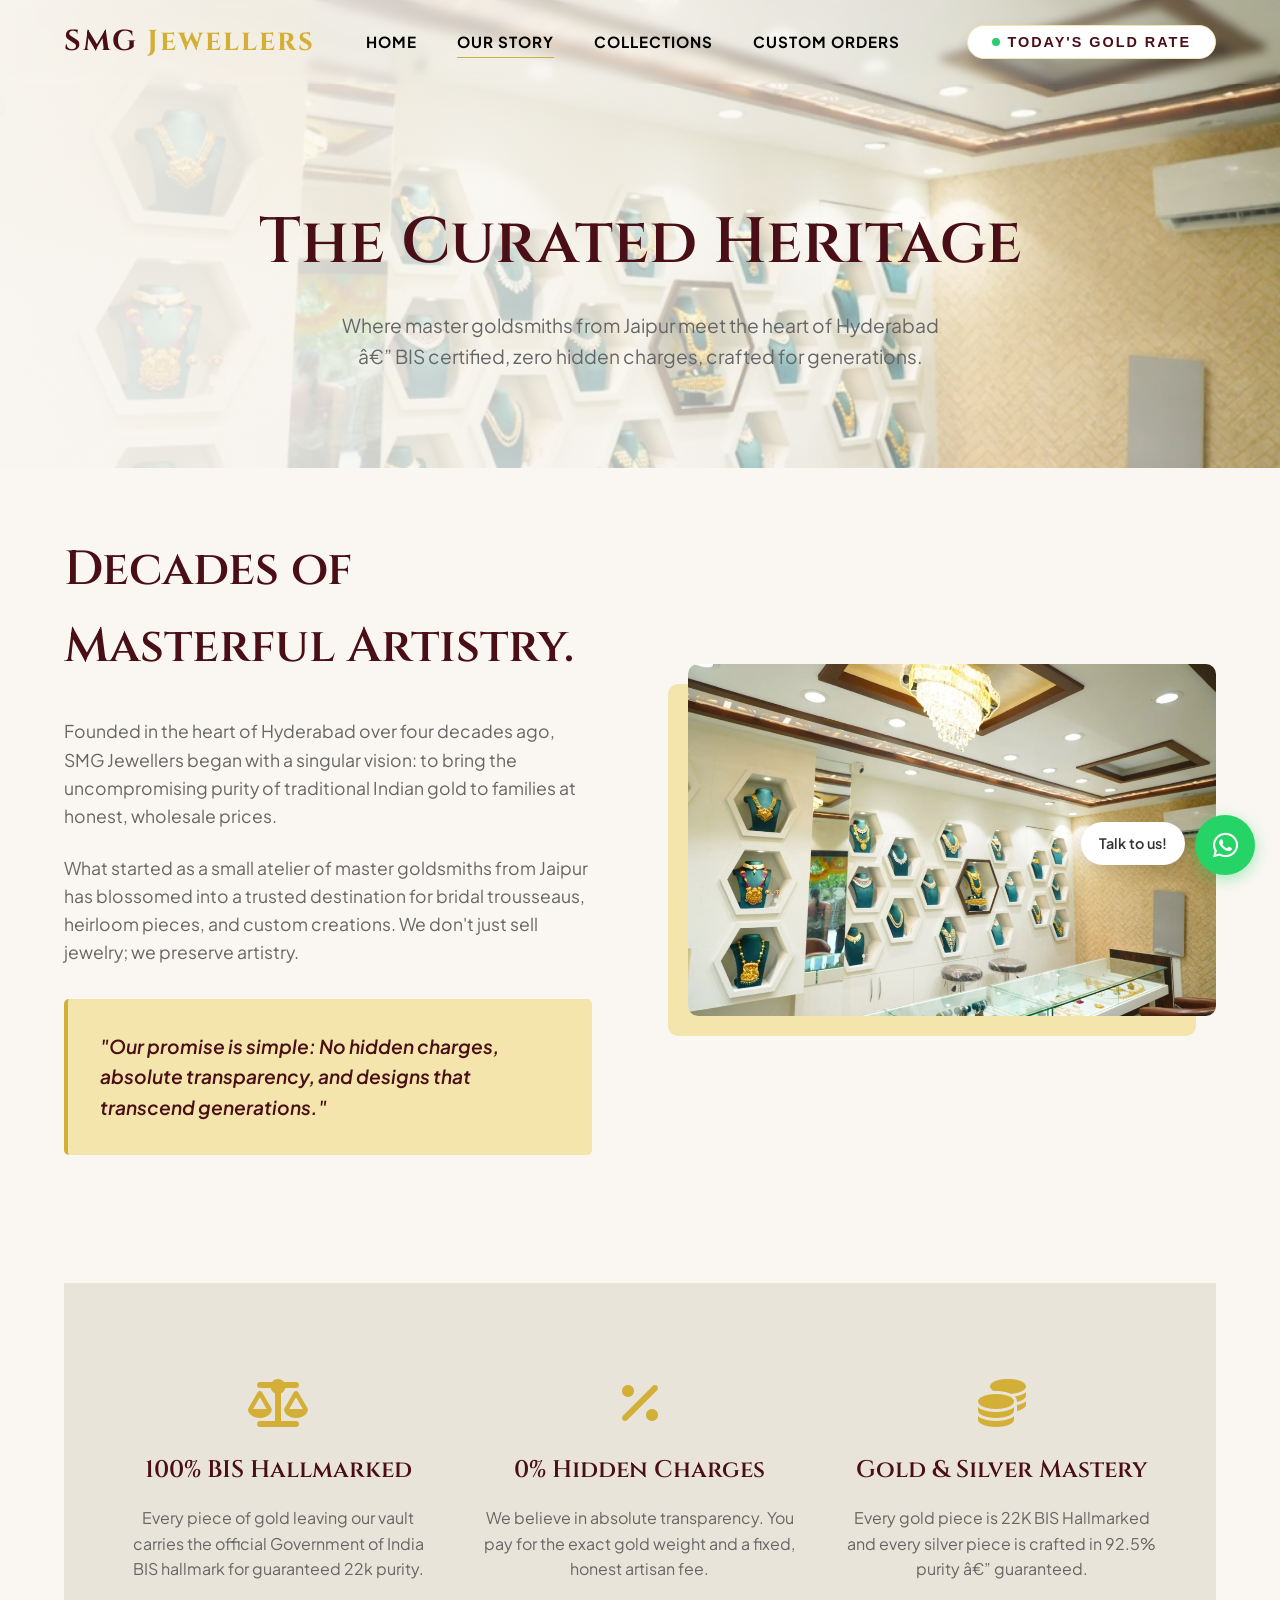
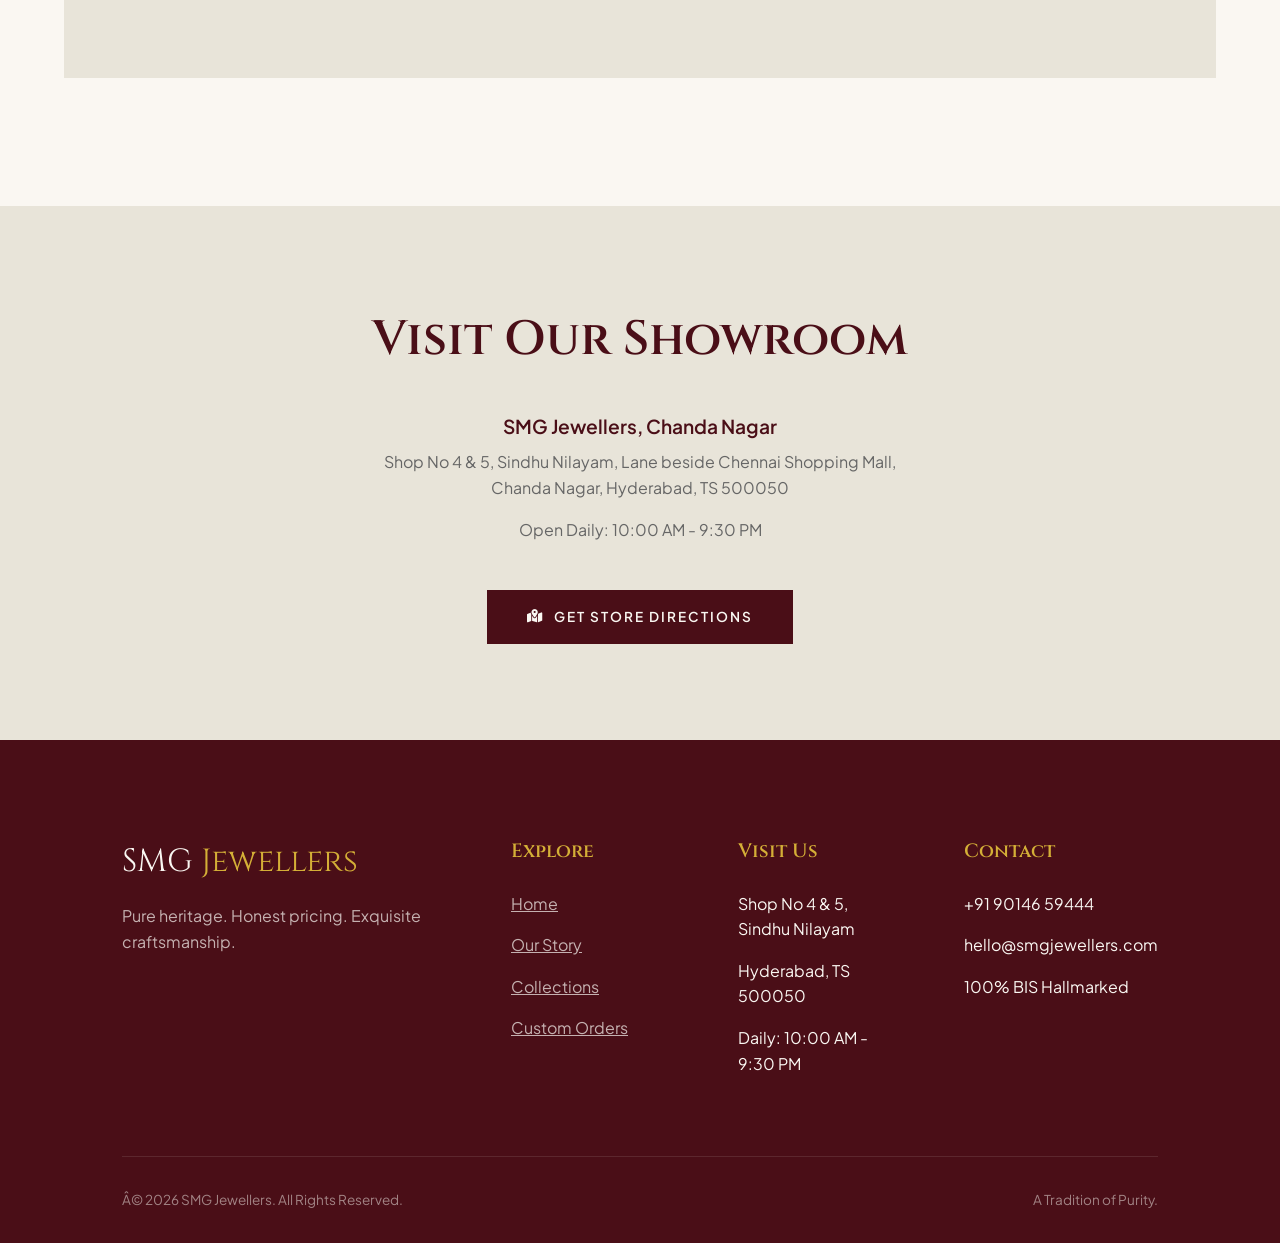
==== about.html @ a0e8d6a1 "feat: add Google Ads conversion tracking (AW-18037257898) to all pages" ====
<!DOCTYPE html>

<html lang="en">

<head>
    <meta charset="utf-8" />
    <meta content="width=device-width, initial-scale=1.0" name="viewport" />
    <title>Our Story | SMG Jewellers</title>
    <link href="https://cdnjs.cloudflare.com/ajax/libs/font-awesome/6.4.0/css/all.min.css" rel="stylesheet" />
    <link href="styles.css" rel="stylesheet" />

    <!-- Google Tag Manager / GA4 Head Slot -->
    <!-- <script async src="https://www.googletagmanager.com/gtag/js?id=G-XXXXXXXXXX"></script>
    <script>
      window.dataLayer = window.dataLayer || [];
      function gtag(){dataLayer.push(arguments);}
      gtag('js', new Date());
      gtag('config', 'G-XXXXXXXXXX');
    </script> -->
    <!-- Google Tag Manager -->
    <script>(function(w,d,s,l,i){w[l]=w[l]||[];w[l].push({'gtm.start':
    new Date().getTime(),event:'gtm.js'});var f=d.getElementsByTagName(s)[0],
    j=d.createElement(s),dl=l!='dataLayer'?'&l='+l:'';j.async=true;j.src=
    'https://www.googletagmanager.com/gtm.js?id='+i+dl;f.parentNode.insertBefore(j,f);
    })(window,document,'script','dataLayer','GTM-N68W9R42');</script>
    <!-- End Google Tag Manager -->

    <!-- Google Ads Conversion Tracking -->
    <script async src="https://www.googletagmanager.com/gtag/js?id=AW-18037257898"></script>
    <script>
      window.dataLayer = window.dataLayer || [];
      function gtag(){dataLayer.push(arguments);}
      gtag('js', new Date());
      gtag('config', 'AW-18037257898');
    </script>
</head>

<body>
    <!-- Google Tag Manager (noscript) -->
    <noscript><iframe src='https://www.googletagmanager.com/ns.html?id=GTM-N68W9R42'
    height='0' width='0' style='display:none;visibility:hidden'></iframe></noscript>
    <!-- End Google Tag Manager (noscript) -->
    <!-- Header -->
    <header class="header">
        <a class="logo" href="index.html">SMG <span>Jewellers</span></a>
        <nav class="nav-links">
            <a class="nav-link" href="index.html">Home</a>
            <a class="nav-link active" href="about.html">Our Story</a>
            <a class="nav-link" href="gallery.html">Collections</a>
            <a class="nav-link text-gold" href="custom-designs.html">Custom Orders</a>
        </nav>
        <button class="btn" id="open-rates-btn" style="padding: 0.5rem 1.5rem; font-size: 0.9rem; background: #fff; border: 1px solid var(--gold-light); color: var(--maroon); border-radius: 50px; margin-left: 1rem; cursor: pointer; font-weight: 600; box-shadow: 0 4px 15px rgba(0,0,0,0.05); display: flex; align-items: center; justify-content: center; gap: 8px;"><div class="pulse" style="width: 8px; height: 8px; margin:0;"></div> Today's Gold Rate</button>
    </header>
    <!-- Page Header -->
    <section class="page-header reveal active">
        <!-- Image background for consistency with home page anmiation -->
        <img alt="Interior" class="hero-bg" src="assets/showroom_gold_real.jpg" />
        <div class="hero-overlay"></div>
        <h1>The Curated Heritage</h1>
        <p style="font-size: 1.2rem; max-width: 600px; margin: 0 auto;">Where master goldsmiths from Jaipur meet the heart of Hyderabad â€” BIS certified, zero hidden charges, crafted for generations.</p>
    </section>
    <!-- Story Content -->
    <section class="section reveal" style="padding-top: 4rem; background: var(--cream);">
        <div class="container about-grid">
            <div>
                <h2 style="font-size: 3rem; margin-bottom: 2rem;">Decades of Masterful Artistry.</h2>
                <p style="font-size: 1.1rem; color: var(--text-light); margin-bottom: 1.5rem;">Founded in the heart of
                    Hyderabad over four decades ago, SMG Jewellers began with a singular vision: to bring the
                    uncompromising purity of traditional Indian gold to families at honest, wholesale prices.</p>
                <p style="font-size: 1.1rem; color: var(--text-light); margin-bottom: 2rem;">What started as a small
                    atelier of master goldsmiths from Jaipur has blossomed into a trusted destination for bridal
                    trousseaus, heirloom pieces, and custom creations. We don't just sell jewelry; we preserve artistry.
                </p>
                <div
                    style="padding: 2rem; background: var(--gold-light); border-left: 4px solid var(--gold); border-radius: 5px;">
                    <p style="font-style: italic; font-size: 1.2rem; color: var(--maroon); font-weight: 600;">"Our
                        promise is simple: No hidden charges, absolute transparency, and designs that transcend
                        generations."</p>
                </div>
            </div>
            <div>
                <div>
                    <img alt="Inside SMG Jewellers" class="about-img" src="assets/showroom_gold_real.jpg" />
                </div>
            </div>
        </div>
    </section>
    <!-- Trust Pillars -->
    <section class="section reveal" style="padding-top: 0;">
        <div class="container">
            <div class="trust-banner">
                <div class="trust-card">
                    <i class="fa-solid fa-scale-balanced"></i>
                    <h3>100% BIS Hallmarked</h3>
                    <p style="color: var(--text-light);">Every piece of gold leaving our vault carries the official
                        Government of India BIS hallmark for guaranteed 22k purity.</p>
                </div>
                <div class="trust-card">
                    <i class="fa-solid fa-percent"></i>
                    <h3>0% Hidden Charges</h3>
                    <p style="color: var(--text-light);">We believe in absolute transparency. You pay for the exact gold
                        weight and a fixed, honest artisan fee.</p>
                </div>
                <div class="trust-card">
                    <i class="fa-solid fa-coins"></i>
                    <h3>Gold &amp; Silver Mastery</h3>
                    <p style="color: var(--text-light);">Every gold piece is 22K BIS Hallmarked and every silver piece
                        is crafted in 92.5% purity â€” guaranteed.</p>
                </div>
            </div>
        </div>
    </section>

    <section class="section" id="store-location" style="background: var(--cream-dark); padding: 6rem 0;">
        <div class="container" style="text-align: center;">
            <h2 style="font-size: 3rem; margin-bottom: 2rem;">Visit Our Showroom</h2>
            <div style="max-width: 600px; margin: 0 auto 3rem;">
                <p style="font-size: 1.2rem; color: var(--maroon); font-weight: 600; margin-bottom: 0.5rem;">SMG
                    Jewellers, Chanda Nagar</p>
                <p style="color: var(--text-light);">Shop No 4 &amp; 5, Sindhu Nilayam, Lane beside Chennai Shopping
                    Mall,<br />Chanda Nagar, Hyderabad, TS 500050</p>
                <p style="color: var(--text-light); margin-top: 1rem;">Open Daily: 10:00 AM - 9:30 PM</p>
            </div><a class="btn btn-primary"
                href="https://www.google.com/maps/dir//SMG+Jewellers,+Sindhu+Nilayam,+Shop+No.+4+%26+5,+Lane+beside+Chennai+Shopping+Mall,+Behind+Canara+Bank,+Gangaram,+Chanda+Nagar,+Hyderabad,+TS+500050"
                target="_blank"><i class="fa-solid fa-map-location-dot" style="margin-right: 10px;"></i> Get Store
                Directions</a>
        </div>
    </section>

    <!-- Footer (Same as index) -->
    <footer class="footer">
        <div class="container">
            <div class="footer-grid">
                <div>
                    <a class="footer-logo" href="#">SMG <span>Jewellers</span></a>
                    <p style="color: rgba(250, 247, 242, 0.7); margin-top: 1rem;">Pure heritage. Honest pricing.
                        Exquisite craftsmanship.</p>
                </div>
                <div>
                    <h4 class="footer-title">Explore</h4>
                    <ul class="footer-links">
                        <li><a href="index.html">Home</a></li>
                        <li><a href="about.html">Our Story</a></li>
                        <li><a href="gallery.html">Collections</a></li>
                        <li><a href="custom-designs.html">Custom Orders</a></li>
                    </ul>
                </div>
                <div>
                    <h4 class="footer-title">Visit Us</h4>
                    <ul class="footer-links">
                        <li>Shop No 4 &amp; 5, Sindhu Nilayam</li>
                        <li>Hyderabad, TS 500050</li>
                        <li>Daily: 10:00 AM - 9:30 PM</li>
                    </ul>
                </div>
                <div>
                    <h4 class="footer-title">Contact</h4>
                    <ul class="footer-links">
                        <li>+91 90146 59444</li>
                        <li>hello@smgjewellers.com</li>
                        <li>100% BIS Hallmarked</li>
                    </ul>
                </div>
            </div>
            <div class="footer-bottom">
                <p>Â© 2026 SMG Jewellers. All Rights Reserved.</p>
                <p>A Tradition of Purity.</p>
            </div>
        </div>
    </footer>
    <div class="wa-tooltip">Talk to us!</div>
    <a class="whatsapp-float" href="https://wa.me/919014659444" target="_blank" title="Chat on WhatsApp"><i
            class="fa-brands fa-whatsapp"></i></a>
    <script src="script.js"></script>

<!-- Rate Modal -->
<div id="rate-modal" class="modal-overlay">
    <div class="modal-content">
        <button id="close-rate-modal" class="close-btn">&times;</button>
        <div class="modal-header">
            <h3>Today's Live Rates</h3>
            <p style="font-size: 0.9rem; color: var(--text-light);">Market rates updated live from Hyderabad</p>
        </div>
        <div class="modal-body">
            <div class="rate-item gold-rate-box">
                <div class="metal-info">
                    <span class="metal-name">Pure Gold (24KT)</span>
                    <span class="metal-label">Price per 1g</span>
                </div>
                <span class="metal-price" id="modal-gold24">Fetching...</span>
            </div>
            <div class="rate-item gold-rate-box" style="background: var(--gold); color: #fff;">
                <div class="metal-info">
                    <span class="metal-name" style="color: rgba(255,255,255,0.8);">Standard Gold (22KT)</span>
                    <span class="metal-label" style="color: #fff;">Price per 1g</span>
                </div>
                <span class="metal-price" id="modal-gold22" style="color: #fff;">Fetching...</span>
            </div>
            <div class="rate-item gold-rate-box" style="background: #fffbe6;">
                <div class="metal-info">
                    <span class="metal-name">Light Gold (18KT)</span>
                    <span class="metal-label">Price per 1g</span>
                </div>
                <span class="metal-price" id="modal-gold18">Fetching...</span>
            </div>
            <div class="rate-item silver-rate-box">
                <div class="metal-info">
                    <span class="metal-name">Pure Silver</span>
                    <span class="metal-label">Price per 1g</span>
                </div>
                <span class="metal-price" id="modal-silver">Fetching...</span>
            </div>
            <div class="rate-item platinum-rate-box">
                <div class="metal-info">
                    <span class="metal-name">Platinum</span>
                    <span class="metal-label">Price per 1g</span>
                </div>
                <span class="metal-price" id="modal-platinum">Fetching...</span>
            </div>
        </div>
        <div class="modal-footer">
            <span id="rate-timestamp">Last updated: Just now</span>
            <div style="margin-top: 1rem;">
                <a href="https://wa.me/919014659444?text=Hi, I want to lock the current gold rate." target="_blank" class="btn btn-primary" style="width: 100%; border-radius: 50px;">Lock This Rate â†’</a>
            </div>
        </div>
    </div>
</div>
</body>

</html>
---- styles.css ----
@import url('https://fonts.googleapis.com/css2?family=Cinzel:wght@400;600;700&family=Plus+Jakarta+Sans:wght@300;400;500;600&display=swap');

:root {
    --maroon: #4A0E17;
    --maroon-dark: #2D080E;
    --gold: #D4AF37;
    --gold-light: #F3E5AB;
    --cream: #FAF7F2;
    --cream-dark: #E8E4D9;
    --text-dark: #1A1A1A;
    --text-light: #666666;

    --font-heading: 'Cinzel', serif;
    --font-body: 'Plus Jakarta Sans', sans-serif;

    --transition: all 0.6s cubic-bezier(0.16, 1, 0.3, 1);
}

* {
    margin: 0;
    padding: 0;
    box-sizing: border-box;
}

body {
    font-family: var(--font-body);
    background-color: var(--cream);
    color: var(--text-dark);
    line-height: 1.6;
    overflow-x: hidden;
    opacity: 0;
    /* for page load animation */
    animation: fadeIn 1s ease forwards;
}

@keyframes fadeIn {
    to {
        opacity: 1;
    }
}

/* Typography */
h1,
h2,
h3,
h4,
.heading {
    font-family: var(--font-heading);
    color: var(--maroon);
    font-weight: 600;
}

.text-gold {
    color: var(--gold);
}

.text-cream {
    color: var(--cream);
}

/* Utilities */
.container {
    max-width: 1440px;
    margin: 0 auto;
    padding: 0 5%;
}

.section {
    padding: 8rem 0;
}

/* Reveal Animations */
.reveal {
    opacity: 0;
    transform: translateY(40px);
    transition: var(--transition);
}

.reveal.active {
    opacity: 1;
    transform: translateY(0);
}

/* Header */
.header {
    position: fixed;
    top: 0;
    left: 0;
    width: 100%;
    z-index: 100;
    padding: 1.2rem 5%;
    display: flex;
    justify-content: space-between;
    align-items: center;
    transition: var(--transition);
    background: transparent;
    backdrop-filter: blur(5px);
}

.header.scrolled {
    background: rgba(250, 247, 242, 0.95);
    backdrop-filter: blur(10px);
    box-shadow: 0 4px 30px rgba(0, 0, 0, 0.05);
    padding: 1rem 5%;
}

.logo {
    font-family: var(--font-heading);
    font-size: 1.8rem;
    font-weight: 700;
    color: var(--maroon);
    text-decoration: none;
    letter-spacing: 2px;
}

.logo span {
    color: var(--gold);
}

.nav-links {
    display: flex;
    gap: 2.5rem;
    align-items: center;
}

/* Live Rate Ticker */
.rate-ticker {
    background: var(--maroon-dark);
    color: var(--gold);
    padding: 0.5rem 0;
    font-size: 0.8rem;
    font-weight: 600;
    text-transform: uppercase;
    letter-spacing: 1.5px;
    overflow: hidden;
    position: relative;
    z-index: 101;
    border-bottom: 1px solid rgba(212, 175, 55, 0.2);
}

.ticker-content {
    display: flex;
    gap: 6rem;
    white-space: nowrap;
    animation: ticker 40s linear infinite;
    width: fit-content;
    padding-left: 2rem;
}

@keyframes ticker {
    0% { transform: translateX(0); }
    100% { transform: translateX(-50%); }
}

.ticker-item {
    display: flex;
    align-items: center;
    gap: 0.5rem;
}

.nav-link {
    text-decoration: none;
    color: #000;
    font-weight: 700;
    font-size: 0.95rem;
    text-transform: uppercase;
    letter-spacing: 1px;
    position: relative;
    transition: var(--transition);
}

.nav-link::after {
    content: '';
    position: absolute;
    bottom: -4px;
    left: 0;
    width: 0;
    height: 1px;
    background: var(--gold);
    transition: var(--transition);
}

.nav-link:hover::after,
.nav-link.active::after {
    width: 100%;
}

.live-rate {
    display: flex;
    align-items: center;
    gap: 1.5rem;
    font-size: 0.85rem;
    text-transform: uppercase;
    letter-spacing: 1px;
    font-weight: 600;
    color: var(--gold);
    background: rgba(74, 14, 23, 0.85);
    backdrop-filter: blur(10px);
    -webkit-backdrop-filter: blur(10px);
    border: 1px solid rgba(212, 175, 55, 0.3);
    padding: 0.6rem 1.5rem;
    border-radius: 30px;
    box-shadow: 0 4px 20px rgba(0, 0, 0, 0.15);
}

.rate-item {
    display: flex;
    align-items: center;
    gap: 0.5rem;
    white-space: nowrap;
}

.pulse {
    width: 8px;
    height: 8px;
    background: #2ecc71;
    border-radius: 50%;
    animation: pulsing 2s infinite;
}

.pulse.silver-pulse {
    background: #E0E0E0;
    box-shadow: 0 0 10px #E0E0E0;
}

@keyframes pulsing {
    0% {
        box-shadow: 0 0 0 0 rgba(74, 14, 23, 0.4);
    }

    70% {
        box-shadow: 0 0 0 8px rgba(74, 14, 23, 0);
    }

    100% {
        box-shadow: 0 0 0 0 rgba(74, 14, 23, 0);
    }
}

/* Buttons */
.btn {
    display: inline-flex;
    align-items: center;
    justify-content: center;
    padding: 1rem 2.5rem;
    text-decoration: none;
    font-weight: 600;
    text-transform: uppercase;
    letter-spacing: 2px;
    font-size: 0.85rem;
    transition: var(--transition);
    border: none;
    cursor: pointer;
    position: relative;
    overflow: hidden;
}

.btn-primary {
    background: var(--maroon);
    color: var(--cream);
}

.btn-primary::before {
    content: '';
    position: absolute;
    top: 0;
    left: -100%;
    width: 100%;
    height: 100%;
    background: linear-gradient(90deg, transparent, rgba(255, 255, 255, 0.2), transparent);
    transition: var(--transition);
}

.btn-primary:hover::before {
    left: 100%;
}

.btn-primary:hover {
    transform: translateY(-3px);
    box-shadow: 0 10px 20px rgba(74, 14, 23, 0.2);
}

.btn-outline {
    border: 1px solid var(--maroon);
    color: var(--maroon);
    background: transparent;
}

.btn-outline:hover {
    background: var(--maroon);
    color: var(--cream);
}

/* Floating WhatsApp */
.whatsapp-float {
    position: fixed;
    bottom: 2rem;
    right: 2rem;
    width: 60px;
    height: 60px;
    background: #25D366;
    color: white;
    border-radius: 50%;
    display: flex;
    align-items: center;
    justify-content: center;
    font-size: 30px;
    box-shadow: 0 10px 30px rgba(37, 211, 102, 0.3);
    z-index: 1000;
    transition: var(--transition);
    text-decoration: none;
}

.whatsapp-float:hover {
    transform: translateY(-5px) scale(1.05);
    box-shadow: 0 15px 35px rgba(37, 211, 102, 0.4);
}

/* Footer */
.footer {
    background: var(--maroon);
    color: var(--cream);
    padding: 6rem 5% 2rem;
}

.footer-grid {
    display: grid;
    grid-template-columns: 2fr 1fr 1fr 1fr;
    gap: 4rem;
    margin-bottom: 4rem;
}

.footer-logo {
    font-family: var(--font-heading);
    font-size: 2rem;
    color: var(--cream);
    text-decoration: none;
    margin-bottom: 1rem;
    display: block;
}

.footer-logo span {
    color: var(--gold);
}

.footer-title {
    color: var(--gold);
    font-size: 1.2rem;
    margin-bottom: 1.5rem;
}

.footer-links {
    list-style: none;
}

.footer-links li {
    margin-bottom: 1rem;
}

.footer-links a {
    color: rgba(250, 247, 242, 0.7);
    transition: var(--transition);
}

.footer-links a:hover {
    color: var(--gold);
    padding-left: 5px;
}

.footer-bottom {
    border-top: 1px solid rgba(250, 247, 242, 0.1);
    padding-top: 2rem;
    display: flex;
    justify-content: space-between;
    align-items: center;
    font-size: 0.85rem;
    color: rgba(250, 247, 242, 0.5);
}

/* ------------------------
   HOMEPAGE SPECIFICS
------------------------ */
.hero {
    height: 100vh;
    position: relative;
    display: flex;
    align-items: center;
    padding: 0 5%;
}

.hero-bg {
    position: absolute;
    top: 0;
    left: 0;
    width: 100%;
    height: 100%;
    object-fit: cover;
    z-index: -2;
}

.hero-overlay {
    position: absolute;
    top: 0;
    left: 0;
    width: 100%;
    height: 100%;
    background: linear-gradient(to right, rgba(250, 247, 242, 0.95) 0%, rgba(250, 247, 242, 0.7) 50%, rgba(250, 247, 242, 0.1) 100%);
    z-index: -1;
}

.hero-content {
    max-width: 600px;
    padding-top: 6rem;
}

.hero-subtitle {
    text-transform: uppercase;
    letter-spacing: 4px;
    color: var(--gold);
    font-weight: 600;
    font-size: 0.9rem;
    margin-bottom: 1rem;
    display: block;
}

.hero-title {
    font-size: 5rem;
    line-height: 1.1;
    margin-bottom: 1.5rem;
}

.hero-text {
    font-size: 1.1rem;
    color: var(--text-light);
    margin-bottom: 2.5rem;
    max-width: 480px;
}

/* Savings Card */
.savings-section {
    background: var(--maroon);
    color: var(--cream);
    position: relative;
}

.savings-container {
    display: grid;
    grid-template-columns: 1fr 1fr;
    background: var(--cream);
    border-radius: 20px;
    overflow: hidden;
    box-shadow: 0 30px 60px rgba(0, 0, 0, 0.2);
    color: var(--text-dark);
}

.savings-content {
    padding: 5rem;
    display: flex;
    flex-direction: column;
    justify-content: center;
}

.savings-form-wrapper {
    background: var(--gold-light);
    padding: 5rem;
    display: flex;
    flex-direction: column;
    justify-content: center;
}

.feature-list {
    list-style: none;
    margin-top: 2rem;
}

.feature-list li {
    display: flex;
    align-items: center;
    gap: 1rem;
    margin-bottom: 1.5rem;
    font-size: 1.1rem;
    font-weight: 500;
}

.feature-list i {
    color: var(--gold);
    font-size: 1.5rem;
}

.form-input {
    width: 100%;
    padding: 1.2rem;
    border: 1px solid rgba(74, 14, 23, 0.1);
    background: rgba(255, 255, 255, 0.5);
    margin-bottom: 1rem;
    font-family: var(--font-body);
    font-size: 1rem;
    border-radius: 5px;
    transition: var(--transition);
}

.form-input:focus {
    outline: none;
    border-color: var(--maroon);
    background: #fff;
}

/* Testimonials */
.reviews-grid {
    display: grid;
    grid-template-columns: repeat(3, 1fr);
    gap: 3rem;
    margin-top: 4rem;
}

.review-card {
    background: var(--gold-light);
    padding: 3rem;
    border-radius: 10px;
    box-shadow: 0 10px 30px rgba(0, 0, 0, 0.03);
    transition: var(--transition);
    border: 1px solid var(--cream-dark);
}

.review-card:hover {
    transform: translateY(-10px);
    box-shadow: 0 20px 40px rgba(74, 14, 23, 0.08);
    border-color: var(--gold);
}

.stars {
    color: var(--gold);
    font-size: 1.2rem;
    margin-bottom: 1.5rem;
}

.review-text {
    font-size: 1.1rem;
    font-style: italic;
    color: var(--text-light);
    margin-bottom: 2rem;
}

.reviewer {
    font-weight: 700;
    text-transform: uppercase;
    letter-spacing: 1px;
    font-size: 0.85rem;
    color: var(--maroon);
}

/* ------------------------
   GALLERY MASONRY
------------------------ */
.page-header {
    position: relative;
    padding: 12rem 5% 6rem;
    text-align: center;
}

.page-header h1 {
    color: var(--maroon);
    font-size: 4rem;
    margin-bottom: 1rem;
    position: relative;
    z-index: 2;
}

.page-header p {
    position: relative;
    z-index: 2;
    color: var(--text-light);
}

.masonry {
    column-count: 3;
    column-gap: 2rem;
    padding: 4rem 5%;
}

.masonry-item {
    break-inside: avoid;
    margin-bottom: 2rem;
    position: relative;
    border-radius: 10px;
    overflow: hidden;
    cursor: pointer;
}

.masonry-item img {
    width: 100%;
    transition: var(--transition);
}

.masonry-hover {
    position: absolute;
    top: 0;
    left: 0;
    width: 100%;
    height: 100%;
    background: rgba(74, 14, 23, 0.8);
    display: flex;
    flex-direction: column;
    justify-content: center;
    align-items: center;
    opacity: 0;
    transition: var(--transition);
    color: #fff;
    padding: 2rem;
    text-align: center;
}

.masonry-item:hover img {
    transform: scale(1.05);
}

.masonry-item:hover .masonry-hover {
    opacity: 1;
}

.item-name {
    font-family: var(--font-heading);
    font-size: 1.5rem;
    margin-bottom: 1rem;
    color: var(--gold);
}

.inquire-btn {
    color: #fff;
    border: 1px solid var(--gold);
    padding: 0.8rem 1.5rem;
    text-transform: uppercase;
    font-size: 0.8rem;
    letter-spacing: 1px;
    border-radius: 30px;
    transition: var(--transition);
}

.inquire-btn:hover {
    background: var(--gold);
    color: var(--maroon);
}

/* ------------------------
   ABOUT US
------------------------ */
.about-grid {
    display: grid;
    grid-template-columns: 1fr 1fr;
    gap: 6rem;
    align-items: center;
}

.about-img {
    width: 100%;
    border-radius: 10px;
    box-shadow: -20px 20px 0 var(--gold-light);
}

.trust-banner {
    background: var(--cream-dark);
    padding: 6rem 5%;
    display: grid;
    grid-template-columns: repeat(3, 1fr);
    gap: 3rem;
    text-align: center;
}

.trust-card i {
    font-size: 3rem;
    color: var(--gold);
    margin-bottom: 1.5rem;
}

.trust-card h3 {
    font-size: 1.5rem;
    margin-bottom: 1rem;
    color: var(--maroon);
}

/* ------------------------
   CUSTOM DESIGNS (SPOKE)
------------------------ */
.spoke-nav {
    display: none !important;
    /* STRICT CRO RULE */
}

.split-hero {
    position: relative;
    min-height: 100vh;
    display: flex;
    flex-direction: column;
    justify-content: center;
    padding: 8rem 5% 4rem;
    text-align: center;
}

.split-hero h1 {
    color: var(--maroon);
    font-size: 5rem;
    margin-bottom: 1.5rem;
    max-width: 1000px;
    margin-left: auto;
    margin-right: auto;
}

.split-hero p {
    font-size: 1.2rem;
    color: var(--text-light);
    max-width: 700px;
    margin: 0 auto 4rem;
}

.comparison-ui {
    display: grid;
    grid-template-columns: 1fr 1fr;
    max-width: 1200px;
    margin: 0 auto;
    border-radius: 20px;
    overflow: hidden;
    box-shadow: 0 40px 80px rgba(0, 0, 0, 0.4);
}

.comp-card {
    padding: 4rem;
    position: relative;
}

.comp-brand {
    background: #fff;
    color: var(--text-dark);
}

.comp-custom {
    background: var(--gold-light);
    color: var(--maroon);
}

.comp-tag {
    font-family: var(--font-heading);
    text-transform: uppercase;
    letter-spacing: 2px;
    font-weight: 700;
    margin-bottom: 2rem;
    display: block;
}

.comp-img {
    width: 100%;
    height: 300px;
    object-fit: cover;
    border-radius: 10px;
    margin-bottom: 2rem;
}

.comp-price-old {
    font-size: 2rem;
    color: #999;
    text-decoration: line-through;
}

.comp-price-new {
    font-family: var(--font-heading);
    font-size: 3.5rem;
    color: var(--maroon);
}

.massive-btn {
    display: inline-flex;
    align-items: center;
    gap: 1rem;
    background: #25D366;
    color: #fff;
    font-size: 1.5rem;
    padding: 1.5rem 4rem;
    border-radius: 50px;
    text-decoration: none;
    font-weight: 700;
    letter-spacing: 1px;
    margin-top: -3rem;
    /* pull up over the comparison UI slightly */
    position: relative;
    z-index: 10;
    box-shadow: 0 20px 40px rgba(37, 211, 102, 0.4);
    animation: float 3s ease-in-out infinite;
    transition: var(--transition);
}

.massive-btn:hover {
    transform: scale(1.05);
    box-shadow: 0 30px 60px rgba(37, 211, 102, 0.6);
}

@keyframes float {
    0% {
        transform: translateY(0);
    }

    50% {
        transform: translateY(-10px);
    }

    100% {
        transform: translateY(0);
    }
}

@media (max-width: 1024px) {

    .hero-title,
    .split-hero h1 {
        font-size: 3.5rem;
    }

    .savings-container,
    .about-grid,
    .comparison-ui {
        grid-template-columns: 1fr;
    }

    .savings-content,
    .savings-form-wrapper,
    .comp-card {
        padding: 3rem;
    }

    .masonry {
        column-count: 2;
    }
}

@media (max-width: 768px) {
    .nav-links {
        display: none;
    }

    .hero-title,
    .page-header h1,
    .split-hero h1 {
        font-size: 2.5rem;
    }

    .hero-overlay {
        background: rgba(250, 247, 242, 0.9);
    }

    .reviews-grid,
    .trust-banner,
    .footer-grid {
        grid-template-columns: 1fr;
    }

    .masonry {
        column-count: 1;
    }

    .massive-btn {
        width: 90%;
        padding: 1.5rem;
        font-size: 1.1rem;
        text-align: center;
    }
}

/* ------------------------
   PRODUCT PAGE
------------------------ */
.product-hero {
    padding: 10rem 5% 4rem;
    display: grid;
    grid-template-columns: 1fr 1fr;
    gap: 4rem;
    align-items: center;
}

.product-img {
    width: 100%;
    border-radius: 20px;
    box-shadow: 0 20px 40px rgba(0, 0, 0, 0.1);
}

.product-info h1 {
    font-size: 3.5rem;
    margin-bottom: 1.5rem;
}

.product-desc {
    font-size: 1.1rem;
    color: var(--text-light);
    margin-bottom: 2rem;
    line-height: 1.8;
}

.product-specs {
    margin-bottom: 3rem;
    border-top: 1px solid rgba(74, 14, 23, 0.1);
    padding-top: 2rem;
}

.spec-row {
    display: flex;
    justify-content: space-between;
    margin-bottom: 1rem;
    font-size: 1.1rem;
}

.spec-label {
    color: var(--text-light);
}

.spec-val {
    font-weight: 700;
    color: var(--maroon);
}

.wa-btn {
    display: inline-flex;
    align-items: center;
    gap: 1rem;
    background: #25D366;
    color: #fff;
    padding: 1.2rem 3rem;
    border-radius: 50px;
    text-decoration: none;
    font-weight: 700;
    font-size: 1.1rem;
    transition: var(--transition);
    box-shadow: 0 10px 20px rgba(37, 211, 102, 0.2);
}

.wa-btn:hover {
    transform: translateY(-3px);
    box-shadow: 0 15px 30px rgba(37, 211, 102, 0.4);
}

@media (max-width: 900px) {
    .product-hero {
        grid-template-columns: 1fr;
        padding-top: 8rem;
    }
}

/* === INFINITE REVIEWS MARQUEE === */
@keyframes scrollReviews {
    0% {
        transform: translateX(0);
    }

    100% {
        transform: translateX(-50%);
    }
}

.review-card-fixed {
    min-width: 320px;
    flex-shrink: 0;
}

/* === WHATSAPP FLOATING BUTTON + TOOLTIP === */
.whatsapp-float {
    position: fixed;
    bottom: 25px;
    right: 25px;
    width: 60px;
    height: 60px;
    background: #25D366;
    border-radius: 50%;
    display: flex;
    align-items: center;
    justify-content: center;
    color: white;
    font-size: 1.8rem;
    z-index: 9999;
    text-decoration: none;
    box-shadow: 0 4px 15px rgba(37, 211, 102, 0.4);
    transition: transform 0.3s, box-shadow 0.3s;
}

.whatsapp-float:hover {
    transform: scale(1.1);
    box-shadow: 0 6px 25px rgba(37, 211, 102, 0.5);
}

.wa-tooltip {
    position: fixed;
    bottom: 35px;
    right: 95px;
    background: white;
    color: #333;
    padding: 10px 18px;
    border-radius: 25px;
    font-size: 0.9rem;
    font-weight: 600;
    box-shadow: 0 4px 15px rgba(0, 0, 0, 0.12);
    z-index: 9998;
    opacity: 0;
    transform: translateX(20px);
    animation: tooltipSlideIn 0.5s ease 3s forwards;
    white-space: nowrap;
    font-family: var(--font-body);
}

.wa-tooltip::after {
    content: '';
    position: absolute;
    right: -6px;
    top: 50%;
    transform: translateY(-50%);
    border: 6px solid transparent;
    border-left-color: white;
}

@keyframes tooltipSlideIn {
    to {
        opacity: 1;
        transform: translateX(0);
    }
}
/* --- UI RATE MODAL --- */
.modal-overlay {
    position: fixed;
    top: 0; left: 0; width: 100%; height: 100%;
    background: rgba(74, 14, 23, 0.15);
    backdrop-filter: blur(12px);
    -webkit-backdrop-filter: blur(12px);
    z-index: 9999;
    display: flex;
    align-items: center;
    justify-content: center;
    opacity: 0;
    pointer-events: none;
    transition: all 0.4s cubic-bezier(0.16, 1, 0.3, 1);
}

.modal-overlay.active {
    opacity: 1;
    pointer-events: auto;
}

.modal-content {
    background: rgba(255, 255, 255, 0.92);
    width: 92%;
    max-width: 420px;
    max-height: 90vh;
    overflow-y: auto;
    border-radius: 16px;
    box-shadow: 0 40px 100px rgba(74, 14, 23, 0.2);
    border: 1px solid rgba(255, 255, 255, 0.3);
    overflow: hidden;
    transform: translateY(30px) scale(0.95);
    transition: all 0.5s cubic-bezier(0.16, 1, 0.3, 1);
}

.modal-overlay.active .modal-content {
    transform: translateY(0) scale(1);
    overflow-y: auto;
}

.modal-header {
    padding: 1.2rem 1.5rem;
    text-align: center;
    border-bottom: 1px solid rgba(74, 14, 23, 0.05);
    position: relative;
}

.modal-header h3 {
    font-size: 1.3rem;
    letter-spacing: 2px;
}

.close-btn {
    position: absolute;
    top: 1rem;
    right: 1.5rem;
    font-size: 2rem;
    color: var(--maroon);
    opacity: 0.5;
    transition: var(--transition);
    background: transparent;
    border: none;
    cursor: pointer;
}

.close-btn:hover {
    opacity: 1;
    transform: rotate(90deg);
}

/* --- Custom Notification System (Toast) --- */
.smg-notification-container {
    position: fixed;
    top: 20px;
    left: 50%;
    transform: translateX(-50%);
    z-index: 10000;
    pointer-events: none;
    display: flex;
    flex-direction: column;
    align-items: center;
    gap: 10px;
}

.smg-toast {
    background: #1a1a1a;
    color: #fff;
    padding: 1rem 2rem;
    border-radius: 50px;
    box-shadow: 0 10px 30px rgba(0,0,0,0.3);
    border: 1px solid var(--gold);
    display: flex;
    align-items: center;
    gap: 12px;
    font-weight: 500;
    animation: toastSlideIn 0.5s cubic-bezier(0.175, 0.885, 0.32, 1.275) forwards,
               toastFadeOut 0.5s ease 4.5s forwards;
    pointer-events: auto;
    min-width: 300px;
}

.smg-toast.error {
    border-color: #ff4d4d;
}

.smg-toast.error i {
    color: #ff4d4d;
}

.smg-toast.success i {
    color: var(--gold);
}

@keyframes toastSlideIn {
    from { opacity: 0; transform: translateY(-100%); }
    to { opacity: 1; transform: translateY(0); }
}

@keyframes toastFadeOut {
    from { opacity: 1; transform: translateY(0); }
    to { opacity: 0; transform: translateY(-20px); }
}

.modal-body {
    padding: 1rem 1.2rem;
    display: flex;
    flex-direction: column;
    gap: 0.6rem;
}

.rate-item {
    display: flex;
    justify-content: space-between;
    align-items: center;
    padding: 0.8rem 1.2rem;
    border-radius: 10px;
    font-weight: 600;
    transition: transform 0.3s;
}

.rate-item:hover {
    transform: translateX(5px);
}

.gold-rate-box {
    background: linear-gradient(135deg, var(--gold-light), #fff);
    border: 1px solid rgba(212, 175, 55, 0.2);
}

.silver-rate-box, .platinum-rate-box {
    background: #fff;
    border: 1px solid rgba(0,0,0,0.05);
}

.metal-info {
    display: flex;
    flex-direction: column;
}

.metal-name {
    font-family: var(--font-heading);
    font-size: 1rem;
    color: var(--maroon);
    font-weight: 600;
}

.metal-label {
    font-size: 0.7rem;
    text-transform: uppercase;
    letter-spacing: 1px;
    color: var(--text-light);
    margin-top: 0.1rem;
}

.metal-price {
    font-size: 1.1rem;
    font-family: var(--font-heading);
    color: var(--maroon);
}

.modal-footer {
    padding: 1rem 1.5rem;
    background: rgba(74, 14, 23, 0.03);
    text-align: center;
    font-size: 0.8rem;
    color: var(--text-light);
    border-top: 1px solid rgba(74, 14, 23, 0.05);
}

/* ==========================================
   MOBILE FIRST - Comprehensive Mobile Fixes
   ========================================== */
@media (max-width: 768px) {

    /* Header shrinks on mobile */
    .header {
        padding: 0.8rem 5%;
    }

    /* Rate button smaller on mobile */
    #open-rates-btn {
        padding: 0.4rem 0.9rem !important;
        font-size: 0.75rem !important;
        letter-spacing: 0;
    }

    /* Logo smaller on mobile */
    .logo {
        font-size: 1.3rem;
    }

    /* Modal full-width on mobile */
    .modal-content {
        width: 95%;
        max-height: 88vh;
        overflow-y: auto;
        border-radius: 12px;
    }

    .modal-header {
        padding: 1rem 1.2rem;
    }

    .modal-body {
        padding: 0.8rem 1rem;
        gap: 0.5rem;
    }

    .rate-item {
        padding: 0.7rem 1rem;
    }

    .metal-name {
        font-size: 0.85rem;
    }

    .metal-price {
        font-size: 0.95rem;
    }

    .modal-footer {
        padding: 0.8rem 1rem;
    }

    .modal-footer .btn {
        font-size: 0.8rem;
        padding: 0.8rem 1rem !important;
    }

    /* Hero responsive */
    .hero {
        padding: 0 4%;
        align-items: flex-end;
        padding-bottom: 4rem;
    }

    .hero-content {
        padding-top: 0;
    }

    /* Savings form stacks cleanly */
    .savings-content,
    .savings-form-wrapper {
        padding: 2rem;
    }

    /* Custom designs hero */
    .split-hero {
        padding: 6rem 5% 3rem;
    }

    .split-hero h1 {
        font-size: 2.2rem;
        line-height: 1.2;
    }

    /* Review marquee */
    .review-card-fixed {
        min-width: 260px;
    }

    /* Footer grid stacks */
    .footer {
        padding: 4rem 5% 2rem;
    }

    .footer-grid {
        gap: 2rem;
    }

    /* Section padding reduced */
    .section {
        padding: 5rem 0;
    }
}




/* Festival Banner Styles */
.festival-banner {
    background: linear-gradient(135deg, var(--maroon) 0%, #4a0000 100%);
    color: var(--gold);
    padding: 10px 0;
    text-align: center;
    font-size: 0.9rem;
    z-index: 1001;
    position: relative;
    border-bottom: 1px solid var(--gold-light);
}

.btn-festival {
    background: var(--gold);
    color: var(--maroon);
    padding: 6px 16px;
    border-radius: 20px;
    font-weight: bold;
    text-decoration: none;
    font-size: 0.8rem;
    transition: transform 0.2s, background 0.3s;
    text-transform: uppercase;
    letter-spacing: 1px;
}

.btn-festival:hover {
    transform: scale(1.05);
    background: #fff;
}
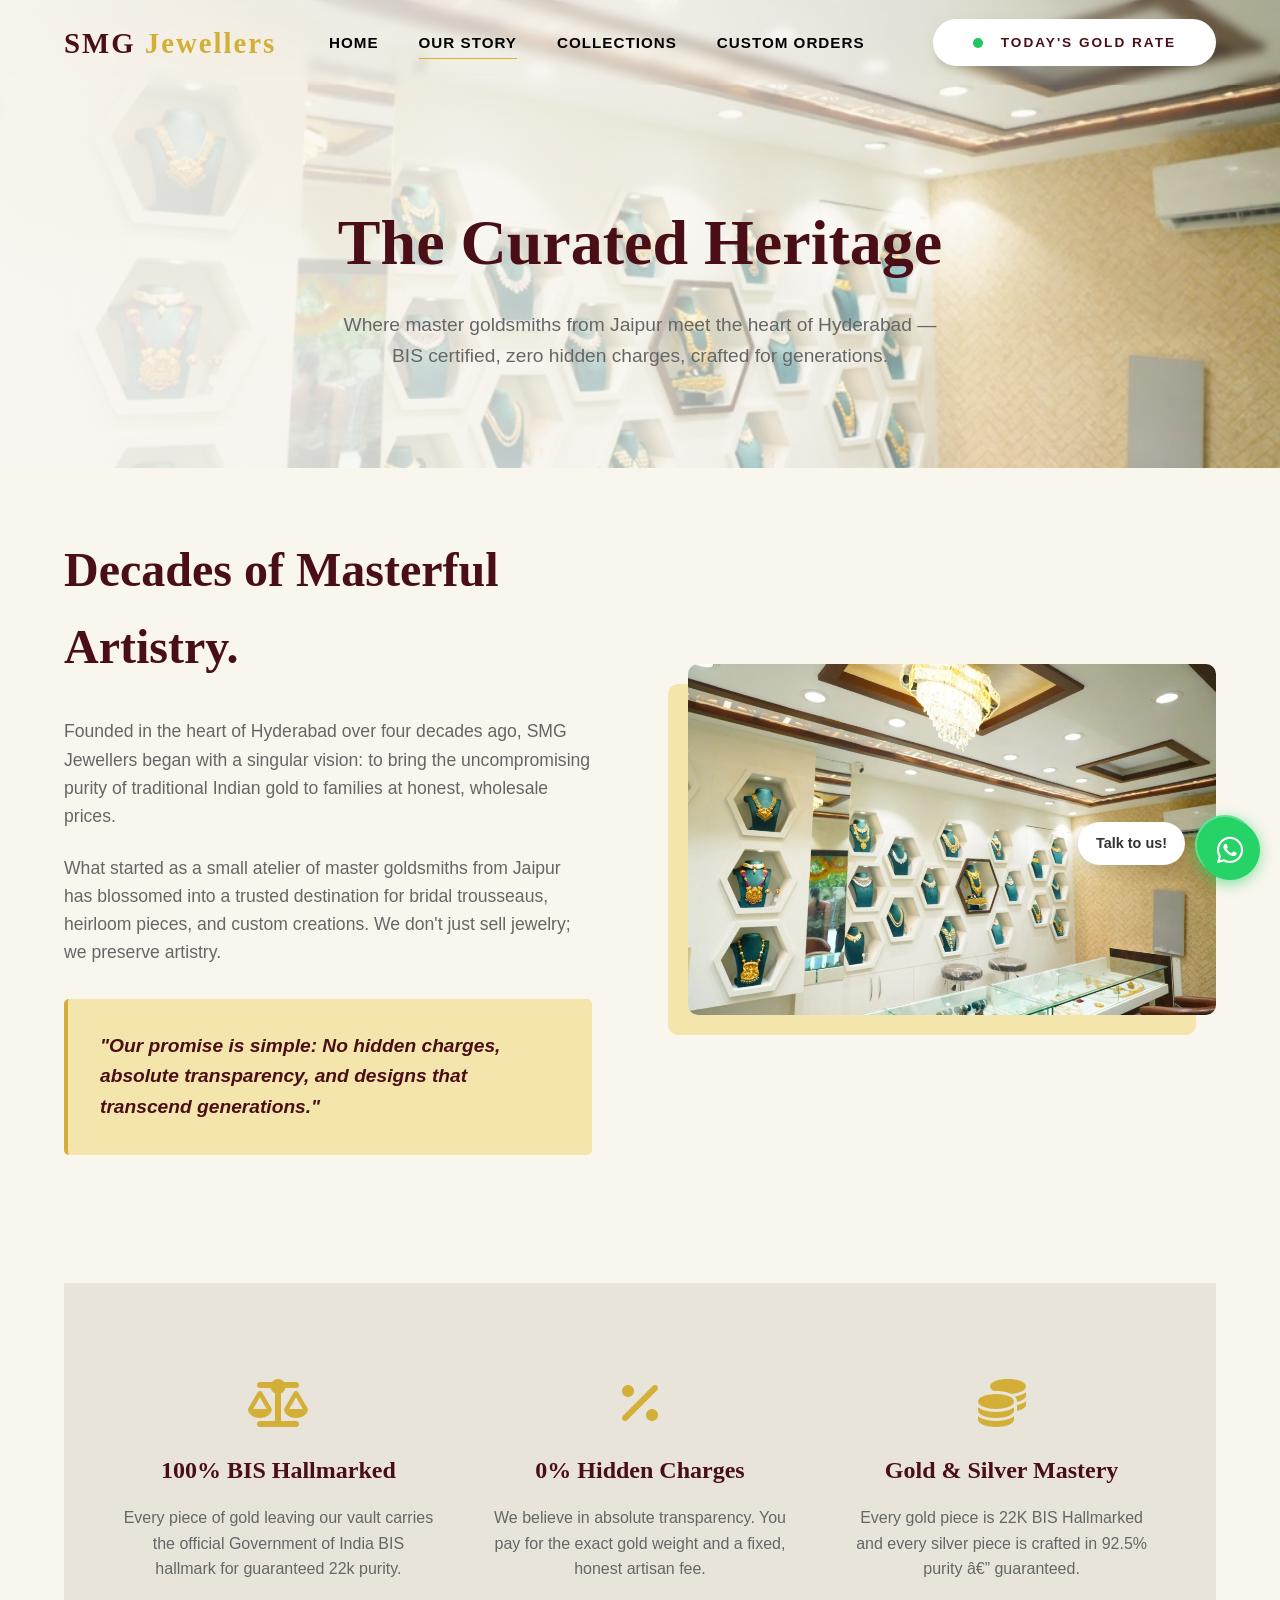
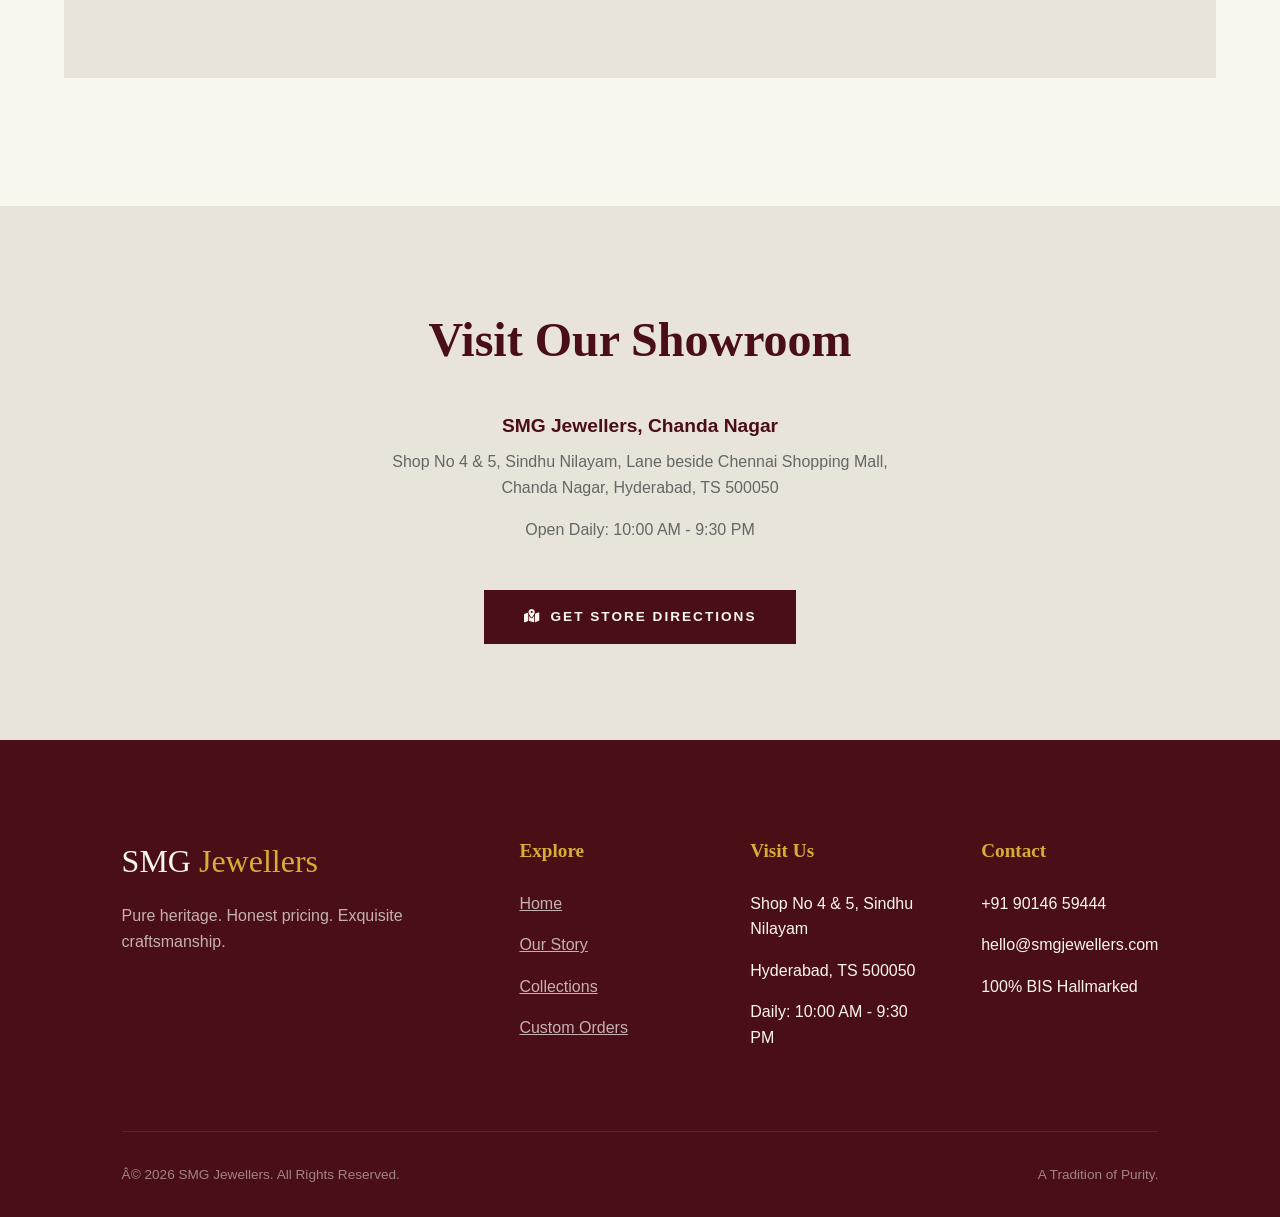
==== commit 388bf2df: "Final visual refinements: Reverted hero blur to premium gradients and enlarged mobile WhatsApp icons" ====
--- a/about.html
+++ b/about.html
@@ -4,7 +4,7 @@
 
 <head>
     <meta charset="utf-8" />
-    <meta content="width=device-width, initial-scale=1.0" name="viewport" />
+    <meta name="viewport" content="width=device-width, initial-scale=1.0, maximum-scale=1.0, user-scalable=0" />
     <title>Our Story | SMG Jewellers</title>
     <link href="https://cdnjs.cloudflare.com/ajax/libs/font-awesome/6.4.0/css/all.min.css" rel="stylesheet" />
     <link href="styles.css" rel="stylesheet" />
@@ -49,15 +49,32 @@
             <a class="nav-link" href="gallery.html">Collections</a>
             <a class="nav-link text-gold" href="custom-designs.html">Custom Orders</a>
         </nav>
-        <button class="btn" id="open-rates-btn" style="padding: 0.5rem 1.5rem; font-size: 0.9rem; background: #fff; border: 1px solid var(--gold-light); color: var(--maroon); border-radius: 50px; margin-left: 1rem; cursor: pointer; font-weight: 600; box-shadow: 0 4px 15px rgba(0,0,0,0.05); display: flex; align-items: center; justify-content: center; gap: 8px;"><div class="pulse" style="width: 8px; height: 8px; margin:0;"></div> Today's Gold Rate</button>
-    </header>
+        <button class="btn live-rate" id="open-rates-btn"><div class="pulse"></div> Today's Gold Rate</button>
+    
+    <div class="mobile-menu-toggle" id="mobile-menu-toggle">
+        <i class="fa-solid fa-bars"></i>
+    </div>
+</header>
+<div class="mobile-nav-overlay" id="mobile-nav-overlay">
+    <div class="mobile-nav-header">
+        <a class="logo" href="index.html">SMG<span>JEWELLERS</span></a>
+        <button class="close-menu-btn" id="close-menu-btn"><i class="fa-solid fa-xmark"></i></button>
+    </div>
+    <div class="mobile-nav-body">
+        <a href="index.html">Home</a>
+        <a href="about.html">Our Story</a>
+        <a href="gallery.html">Collections</a>
+        <a href="custom-designs.html">Custom Designs</a>
+    </div>
+</div>
+
     <!-- Page Header -->
     <section class="page-header reveal active">
         <!-- Image background for consistency with home page anmiation -->
         <img alt="Interior" class="hero-bg" src="assets/showroom_gold_real.jpg" />
         <div class="hero-overlay"></div>
         <h1>The Curated Heritage</h1>
-        <p style="font-size: 1.2rem; max-width: 600px; margin: 0 auto;">Where master goldsmiths from Jaipur meet the heart of Hyderabad â€” BIS certified, zero hidden charges, crafted for generations.</p>
+        <p style="font-size: 1.2rem; max-width: 600px; margin: 0 auto;">Where master goldsmiths from Jaipur meet the heart of Hyderabad — BIS certified, zero hidden charges, crafted for generations.</p>
     </section>
     <!-- Story Content -->
     <section class="section reveal" style="padding-top: 4rem; background: var(--cream);">
@@ -80,14 +97,14 @@
             </div>
             <div>
                 <div>
-                    <img alt="Inside SMG Jewellers" class="about-img" src="assets/showroom_gold_real.jpg" />
+                    <img loading="lazy" alt="Inside SMG Jewellers" class="about-img" src="assets/showroom_gold_real.jpg" />
                 </div>
             </div>
         </div>
     </section>
     <!-- Trust Pillars -->
     <section class="section reveal" style="padding-top: 0;">
-        <div class="container">
+        <div class="container reveal">
             <div class="trust-banner">
                 <div class="trust-card">
                     <i class="fa-solid fa-scale-balanced"></i>
@@ -111,8 +128,8 @@
         </div>
     </section>
 
-    <section class="section" id="store-location" style="background: var(--cream-dark); padding: 6rem 0;">
-        <div class="container" style="text-align: center;">
+    <section class="section reveal" id="store-location" style="background: var(--cream-dark); padding: 6rem 0;">
+        <div class="container reveal" style="text-align: center;">
             <h2 style="font-size: 3rem; margin-bottom: 2rem;">Visit Our Showroom</h2>
             <div style="max-width: 600px; margin: 0 auto 3rem;">
                 <p style="font-size: 1.2rem; color: var(--maroon); font-weight: 600; margin-bottom: 0.5rem;">SMG
@@ -129,7 +146,7 @@
 
     <!-- Footer (Same as index) -->
     <footer class="footer">
-        <div class="container">
+        <div class="container reveal">
             <div class="footer-grid">
                 <div>
                     <a class="footer-logo" href="#">SMG <span>Jewellers</span></a>
@@ -221,13 +238,74 @@
         <div class="modal-footer">
             <span id="rate-timestamp">Last updated: Just now</span>
             <div style="margin-top: 1rem;">
-                <a href="https://wa.me/919014659444?text=Hi, I want to lock the current gold rate." target="_blank" class="btn btn-primary" style="width: 100%; border-radius: 50px;">Lock This Rate â†’</a>
+                <a href="https://wa.me/919014659444?text=Hi, I want to lock the current gold rate." target="_blank" class="btn btn-whatsapp" style="width: 100%; border-radius: 50px; display: flex; justify-content: center; align-items: center; gap: 8px; position: relative; z-index: 10000;"><i class="fa-brands fa-whatsapp" style="font-size: 1.2rem;"></i> Lock This Rate on WhatsApp</a>
             </div>
         </div>
     </div>
 </div>
+
+<script>
+document.addEventListener('DOMContentLoaded', () => {
+    const mobileMenuToggle = document.getElementById('mobile-menu-toggle');
+    const mobileNavOverlay = document.getElementById('mobile-nav-overlay');
+    const closeMenuBtn = document.getElementById('close-menu-btn');
+
+    if(mobileMenuToggle && mobileNavOverlay && closeMenuBtn) {
+        mobileMenuToggle.addEventListener('click', () => {
+            mobileNavOverlay.classList.add('active');
+            document.body.style.overflow = 'hidden';
+        });
+
+        closeMenuBtn.addEventListener('click', () => {
+            mobileNavOverlay.classList.remove('active');
+            document.body.style.overflow = '';
+        });
+    }
+});
+</script>
+
+<!-- WhatsApp Float Button -->
+<a href="https://wa.me/919014659444?text=Hi, I have an inquiry about SMG Jewellers." target="_blank" class="wa-float" style="position: fixed; bottom: 20px; right: 20px; background: #25D366; color: white; width: 60px; height: 60px; border-radius: 50%; display: flex; justify-content: center; align-items: center; font-size: 30px; box-shadow: 0 4px 15px rgba(37, 211, 102, 0.4); z-index: 9999; text-decoration: none; transition: transform 0.3s ease;">
+    <i class="fa-brands fa-whatsapp"></i>
+</a>
+
+<!-- Mobile Sticky Nav -->
+<nav class="mobile-sticky-nav">
+    <a href="index.html" class="nav-item" id="nav-home">
+        <i class="fa-solid fa-house"></i>
+        <span>Home</span>
+    </a>
+    <a href="gallery.html" class="nav-item" id="nav-collections">
+        <i class="fa-solid fa-gem"></i>
+        <span>Collections</span>
+    </a>
+    <a href="custom-designs.html" class="nav-item" id="nav-custom">
+        <i class="fa-solid fa-wand-magic-sparkles"></i>
+        <span>Custom</span>
+    </a>
+    <a href="https://wa.me/919014659444" class="nav-item" target="_blank">
+        <i class="fa-brands fa-whatsapp"></i>
+        <span>Chat</span>
+    </a>
+</nav>
+<script>
+    // Highlight active nav item
+    document.addEventListener("DOMContentLoaded", () => {
+        const path = window.location.pathname;
+        if(path.includes('gallery') || path.includes('product')) {
+            document.getElementById('nav-collections')?.classList.add('active');
+        } else if(path.includes('custom')) {
+            document.getElementById('nav-custom')?.classList.add('active');
+        } else {
+            document.getElementById('nav-home')?.classList.add('active');
+        }
+    });
+</script>
+
 </body>
 
+
+
 </html>
 
 
--- a/styles.css
+++ b/styles.css
@@ -1,3 +1,15 @@
+/* Mobile Normalization */
+html, body {
+    overflow-x: hidden;
+    width: 100%;
+    -webkit-text-size-adjust: 100%;
+    -webkit-tap-highlight-color: transparent;
+}
+
+input, textarea, select {
+    font-size: 16px !important;
+}
+
 @import url('https://fonts.googleapis.com/css2?family=Cinzel:wght@400;600;700&family=Plus+Jakarta+Sans:wght@300;400;500;600&display=swap');
 
 :root {
@@ -5,7 +17,7 @@
     --maroon-dark: #2D080E;
     --gold: #D4AF37;
     --gold-light: #F3E5AB;
-    --cream: #FAF7F2;
+    --cream: #F9F6EE;
     --cream-dark: #E8E4D9;
     --text-dark: #1A1A1A;
     --text-light: #666666;
@@ -79,6 +91,29 @@
 .reveal.active {
     opacity: 1;
     transform: translateY(0);
+}
+
+/* Gold Rate Pulse Dot */
+.pulse {
+    width: 10px !important;
+    height: 10px !important;
+    background-color: #22c55e !important;
+    border-radius: 50% !important;
+    display: inline-block !important;
+    box-shadow: 0 0 0 rgba(34, 197, 94, 0.4);
+    animation: dotPulse 2s infinite;
+}
+
+@keyframes dotPulse {
+    0% {
+        box-shadow: 0 0 0 0 rgba(34, 197, 94, 0.7);
+    }
+    70% {
+        box-shadow: 0 0 0 10px rgba(34, 197, 94, 0);
+    }
+    100% {
+        box-shadow: 0 0 0 0 rgba(34, 197, 94, 0);
+    }
 }
 
 /* Header */
@@ -188,19 +223,34 @@
 .live-rate {
     display: flex;
     align-items: center;
-    gap: 1.5rem;
+    gap: 0.6rem;
     font-size: 0.85rem;
     text-transform: uppercase;
     letter-spacing: 1px;
-    font-weight: 600;
-    color: var(--gold);
-    background: rgba(74, 14, 23, 0.85);
-    backdrop-filter: blur(10px);
-    -webkit-backdrop-filter: blur(10px);
-    border: 1px solid rgba(212, 175, 55, 0.3);
-    padding: 0.6rem 1.5rem;
-    border-radius: 30px;
-    box-shadow: 0 4px 20px rgba(0, 0, 0, 0.15);
+    font-weight: 700;
+    color: var(--maroon);
+    background: #fff;
+    border: 1.5px solid var(--gold-light);
+    padding: 0.6rem 1.4rem;
+    border-radius: 50px;
+    box-shadow: 0 4px 15px rgba(0, 0, 0, 0.05);
+    cursor: pointer;
+    transition: var(--transition);
+    margin-left: 1rem;
+}
+
+.live-rate:hover {
+    transform: translateY(-2px);
+    box-shadow: 0 6px 20px rgba(212, 175, 55, 0.15);
+    border-color: var(--gold);
+}
+
+@media (max-width: 768px) {
+    .live-rate {
+        padding: 0.5rem 1rem;
+        font-size: 0.75rem;
+        margin-left: 0.5rem;
+    }
 }
 
 .rate-item {
@@ -210,30 +260,135 @@
     white-space: nowrap;
 }
 
+/* Mobile Optimization Enhancements */
+@media (max-width: 768px) {
+    .container {
+        padding: 0 1.5rem !important;
+        width: 100% !important;
+        max-width: 100% !important;
+        box-sizing: border-box !important;
+    }
+
+    /* Hero Section Fixes */
+    .hero {
+        padding-top: 80px !important;
+        min-height: 70vh !important;
+    }
+    
+    .hero-overlay {
+        background: linear-gradient(to top, rgba(250, 247, 242, 0.95) 0%, rgba(250, 247, 242, 0.7) 40%, rgba(250, 247, 242, 0.3) 100%) !important;
+        backdrop-filter: none !important;
+        -webkit-backdrop-filter: none !important;
+        mask-image: none !important;
+        -webkit-mask-image: none !important;
+    }
+
+    /* Collections Grid (Premium 2-column Layout) */
+    .reviews-grid, .masonry {
+        display: grid !important;
+        grid-template-columns: repeat(2, 1fr) !important;
+        gap: 1.5rem !important;
+        padding: 0 1rem !important;
+        margin-top: 1rem !important;
+    }
+
+    .masonry-item {
+        position: relative !important;
+        height: auto !important;
+        background: none !important;
+        display: flex !important;
+        flex-direction: column !important;
+        gap: 0.5rem !important;
+    }
+
+    .masonry-item img {
+        height: 250px !important;
+        width: 100% !important;
+        object-fit: cover !important;
+        border-radius: 24px !important; /* Premium rounded corners */
+        box-shadow: 0 10px 25px rgba(0,0,0,0.1) !important;
+        margin-bottom: 0 !important;
+    }
+
+    .masonry-hover {
+        position: static !important;
+        opacity: 1 !important;
+        background: none !important;
+        padding: 0 !important;
+        text-align: center !important;
+        transform: none !important;
+        visibility: visible !important;
+    }
+
+    .item-name {
+        font-family: 'Montserrat', sans-serif !important;
+        color: var(--maroon) !important;
+        font-size: 0.95rem !important;
+        font-weight: 600 !important;
+        margin: 0.3rem 0 0 !important;
+        line-height: 1.2 !important;
+    }
+
+    .masonry-hover p {
+        display: none !important; /* Clean look, hide "View" text */
+    }
+
+    /* Journey to a Masterpiece - Centered Fix */
+    .journey-grid {
+        grid-template-columns: 1fr !important;
+        gap: 2rem !important;
+        max-width: 400px !important;
+        margin: 0 auto !important;
+        padding: 0 !important;
+        display: flex !important;
+        flex-direction: column !important;
+        align-items: center !important;
+    }
+
+    .journey-item {
+        width: 100% !important;
+        text-align: center !important;
+        display: flex !important;
+        flex-direction: column !important;
+        align-items: center !important;
+    }
+
+    .journey-item i {
+        margin: 0 auto 1.5rem !important;
+    }
+
+    /* Footer Stabilization */
+    .footer-grid {
+        grid-template-columns: 1fr !important;
+        text-align: center !important;
+        gap: 3rem !important;
+    }
+
+    .footer-section {
+        margin: 0 auto !important;
+    }
+
+    /* Fix blank footers/Visit Store */
+    #store-location {
+        padding: 4rem 1.5rem !important;
+    }
+}
+
+/* Global Pulse Dot Styles */
 .pulse {
-    width: 8px;
-    height: 8px;
-    background: #2ecc71;
+    width: 10px;
+    height: 10px;
+    background-color: #2ecc71;
     border-radius: 50%;
-    animation: pulsing 2s infinite;
-}
-
-.pulse.silver-pulse {
-    background: #E0E0E0;
-    box-shadow: 0 0 10px #E0E0E0;
-}
-
-@keyframes pulsing {
-    0% {
-        box-shadow: 0 0 0 0 rgba(74, 14, 23, 0.4);
-    }
-
-    70% {
-        box-shadow: 0 0 0 8px rgba(74, 14, 23, 0);
-    }
-
-    100% {
-        box-shadow: 0 0 0 0 rgba(74, 14, 23, 0);
+    box-shadow: 0 0 0 0 rgba(46, 204, 113, 0.7);
+    animation: dotPulse 1.5s infinite cubic-bezier(0.66, 0, 0, 1);
+    display: inline-block;
+    margin-right: 8px;
+}
+
+@keyframes dotPulse {
+    to {
+        box-shadow: 0 0 0 10px rgba(46, 204, 113, 0);
     }
 }
 
@@ -296,24 +451,36 @@
     position: fixed;
     bottom: 2rem;
     right: 2rem;
-    width: 60px;
-    height: 60px;
-    background: #25D366;
+    width: 65px;
+    height: 65px;
+    background: linear-gradient(135deg, #25D366, #128C7E);
     color: white;
     border-radius: 50%;
     display: flex;
     align-items: center;
     justify-content: center;
-    font-size: 30px;
-    box-shadow: 0 10px 30px rgba(37, 211, 102, 0.3);
+    font-size: 32px;
+    box-shadow: 0 10px 35px rgba(37, 211, 102, 0.4);
     z-index: 1000;
     transition: var(--transition);
     text-decoration: none;
+    border: 2px solid rgba(255, 255, 255, 0.3);
 }
 
 .whatsapp-float:hover {
-    transform: translateY(-5px) scale(1.05);
-    box-shadow: 0 15px 35px rgba(37, 211, 102, 0.4);
+    transform: translateY(-8px) scale(1.1);
+    box-shadow: 0 20px 45px rgba(37, 211, 102, 0.5);
+    border-color: #fff;
+}
+
+@media (max-width: 768px) {
+    .whatsapp-float {
+        bottom: 6rem; /* Avoid nav bar overlap */
+        right: 1.5rem;
+        width: 60px;
+        height: 60px;
+        font-size: 28px;
+    }
 }
 
 /* Footer */
@@ -381,7 +548,7 @@
    HOMEPAGE SPECIFICS
 ------------------------ */
 .hero {
-    height: 100vh;
+    height: 100vh; height: 100dvh;
     position: relative;
     display: flex;
     align-items: center;
@@ -578,14 +745,25 @@
     padding: 4rem 5%;
 }
 
+
 .masonry-item {
     break-inside: avoid;
     margin-bottom: 2rem;
     position: relative;
-    border-radius: 10px;
+    border-radius: 12px;
     overflow: hidden;
     cursor: pointer;
-}
+    background: #fff;
+    box-shadow: 0 4px 15px rgba(0,0,0,0.05);
+    border: 1px solid var(--gold-light);
+    transition: transform 0.3s ease, box-shadow 0.3s ease;
+}
+
+.masonry-item:hover {
+    box-shadow: 0 10px 25px rgba(0,0,0,0.1);
+    transform: translateY(-5px);
+}
+
 
 .masonry-item img {
     width: 100%;
@@ -688,7 +866,7 @@
 
 .split-hero {
     position: relative;
-    min-height: 100vh;
+    min-height: 100vh; min-height: 100dvh;
     display: flex;
     flex-direction: column;
     justify-content: center;
@@ -842,7 +1020,8 @@
     }
 
     .hero-overlay {
-        background: rgba(250, 247, 242, 0.9);
+        background: linear-gradient(to top, rgba(250, 247, 242, 0.95) 0%, rgba(250, 247, 242, 0.7) 40%, rgba(250, 247, 242, 0.3) 100%);
+        backdrop-filter: none;
     }
 
     .reviews-grid,
@@ -852,7 +1031,8 @@
     }
 
     .masonry {
-        column-count: 1;
+        column-count: 2;
+        column-gap: 15px;
     }
 
     .massive-btn {
@@ -860,6 +1040,11 @@
         padding: 1.5rem;
         font-size: 1.1rem;
         text-align: center;
+    }
+    
+    .massive-btn i {
+        font-size: 1.4rem;
+        margin-right: 8px;
     }
 }
 
@@ -1080,6 +1265,9 @@
     background: transparent;
     border: none;
     cursor: pointer;
+    z-index: 9999;
+    padding: 10px;
+    touch-action: manipulation;
 }
 
 .close-btn:hover {
@@ -1207,28 +1395,222 @@
 }
 
 /* ==========================================
-   MOBILE FIRST - Comprehensive Mobile Fixes
+   TABLET - Medium screens
+   ========================================== */
+@media (max-width: 1024px) {
+    .hero-title {
+        font-size: 3.5rem;
+    }
+
+    .split-hero h1 {
+        font-size: 3.5rem;
+    }
+
+    .page-header h1 {
+        font-size: 3rem;
+    }
+
+    .savings-container {
+        grid-template-columns: 1fr;
+    }
+
+    .comparison-ui {
+        grid-template-columns: 1fr;
+    }
+
+    .about-grid {
+        grid-template-columns: 1fr;
+        gap: 3rem;
+    }
+
+    .masonry {
+        column-count: 2;
+    }
+}
+
+/* ==========================================
+   MOBILE - Comprehensive Mobile Fixes
    ========================================== */
 @media (max-width: 768px) {
 
-    /* Header shrinks on mobile */
+    /* === HEADER & NAVIGATION === */
     .header {
         padding: 0.8rem 5%;
+    }
+
+    .logo {
+        font-size: 1.3rem;
+    }
+
+    /* Hide desktop nav links, keep header clean */
+    .nav-links {
+        display: none !important;
     }
 
     /* Rate button smaller on mobile */
     #open-rates-btn {
         padding: 0.4rem 0.9rem !important;
-        font-size: 0.75rem !important;
+        font-size: 0.7rem !important;
         letter-spacing: 0;
-    }
-
-    /* Logo smaller on mobile */
-    .logo {
-        font-size: 1.3rem;
-    }
-
-    /* Modal full-width on mobile */
+        white-space: nowrap;
+    }
+
+    /* === HERO SECTION === */
+    .hero {
+        padding: 0 4%;
+        align-items: flex-end;
+        padding-bottom: 4rem;
+        min-height: 85vh;
+    }
+
+    .hero-content {
+        padding-top: 0;
+    }
+
+    .hero-title {
+        font-size: 2.5rem;
+        line-height: 1.15;
+    }
+
+    .hero-subtitle {
+        font-size: 0.75rem;
+        letter-spacing: 2px;
+    }
+
+    .hero-text {
+        font-size: 0.95rem;
+    }
+
+    .hero-overlay {
+        background: linear-gradient(to top, rgba(250, 247, 242, 0.95) 0%, rgba(250, 247, 242, 0.7) 40%, rgba(250, 247, 242, 0.3) 100%) !important;
+        backdrop-filter: none !important;
+        -webkit-backdrop-filter: none !important;
+    }
+
+    .hero-title, .hero-text, .hero-subtitle {
+        color: var(--maroon) !important;
+    }
+
+    /* === BUTTONS === */
+    .btn {
+        padding: 0.9rem 1.8rem;
+        font-size: 0.8rem;
+        letter-spacing: 1px;
+    }
+
+    /* === SECTIONS === */
+    .section {
+        padding: 4rem 0;
+    }
+
+    .page-header {
+        padding: 8rem 5% 3rem;
+    }
+
+    .page-header h1 {
+        font-size: 2.2rem;
+    }
+
+    /* === SAVINGS / LEAD FORM === */
+    .savings-container {
+        grid-template-columns: 1fr;
+        border-radius: 12px;
+    }
+
+    .savings-content,
+    .savings-form-wrapper {
+        padding: 2rem;
+    }
+
+    .savings-content h2 {
+        font-size: 2rem;
+    }
+
+    /* === GALLERY MASONRY === */
+    .masonry {
+        column-count: 1;
+        padding: 2rem 5%;
+    }
+
+    /* === REVIEWS === */
+    .reviews-grid {
+        grid-template-columns: 1fr;
+        gap: 1.5rem;
+    }
+
+    .review-card {
+        padding: 2rem;
+    }
+
+    .review-card-fixed {
+        min-width: 260px;
+    }
+
+    /* === ABOUT PAGE === */
+    .about-grid {
+        grid-template-columns: 1fr;
+        gap: 2rem;
+    }
+
+    .about-img {
+        box-shadow: -10px 10px 0 var(--gold-light);
+    }
+
+    .trust-banner {
+        grid-template-columns: 1fr;
+        gap: 2rem;
+        padding: 4rem 5%;
+    }
+
+    /* === CUSTOM DESIGNS PAGE === */
+    .split-hero {
+        padding: 6rem 5% 3rem;
+    }
+
+    .split-hero h1 {
+        font-size: 2.2rem;
+        line-height: 1.2;
+    }
+
+    .split-hero p {
+        font-size: 1rem;
+    }
+
+    .massive-btn {
+        font-size: 1rem;
+        padding: 1.2rem 2rem;
+        margin-top: 0;
+    }
+
+    .comparison-ui {
+        grid-template-columns: 1fr;
+    }
+
+    .comp-card {
+        padding: 2rem;
+    }
+
+    .comp-price-new {
+        font-size: 2.5rem;
+    }
+
+    /* === FOOTER === */
+    .footer {
+        padding: 4rem 5% 2rem;
+    }
+
+    .footer-grid {
+        grid-template-columns: 1fr 1fr;
+        gap: 2rem;
+    }
+
+    .footer-bottom {
+        flex-direction: column;
+        gap: 0.5rem;
+        text-align: center;
+    }
+
+    /* === RATE MODAL === */
     .modal-content {
         width: 95%;
         max-height: 88vh;
@@ -1266,83 +1648,485 @@
         padding: 0.8rem 1rem !important;
     }
 
-    /* Hero responsive */
-    .hero {
+    /* === WHATSAPP BUTTON === */
+    .whatsapp-float {
+        width: 50px;
+        height: 50px;
+        font-size: 24px;
+        bottom: 1.5rem;
+        right: 1.5rem;
+    }
+
+    /* === LIVE RATE TICKER === */
+    .live-rate {
+        font-size: 0.7rem;
+        padding: 0.4rem 0.8rem;
+        gap: 0.8rem;
+    }
+
+    /* === TYPOGRAPHY === */
+    h2 {
+        font-size: 2rem !important;
+    }
+}
+
+/* ==========================================
+   SMALL MOBILE - Extra small screens
+   ========================================== */
+@media (max-width: 480px) {
+    .footer-grid {
+        grid-template-columns: 1fr;
+    }
+
+    .hero-title {
+        font-size: 2rem;
+    }
+
+    .split-hero h1 {
+        font-size: 1.8rem;
+    }
+
+    .massive-btn {
+        font-size: 0.9rem;
+        padding: 1rem 1.5rem;
+        width: 100%;
+        justify-content: center;
+    }
+
+    .container {
         padding: 0 4%;
-        align-items: flex-end;
-        padding-bottom: 4rem;
-    }
-
+    }
+}
+
+/* Mobile Overrides */
+@media (max-width: 768px) {
+    .wa-tooltip { display: none !important; }
+    .hero-content .btn {
+        margin-left: 0 !important;
+        display: inline-block;
+        padding: 15px 30px !important;
+    }
     .hero-content {
-        padding-top: 0;
-    }
-
-    /* Savings form stacks cleanly */
-    .savings-content,
-    .savings-form-wrapper {
-        padding: 2rem;
-    }
-
-    /* Custom designs hero */
+        padding: 0 15px;
+        text-align: left;
+    }
+}
+
+/* --- MOBILE MENU --- */
+.mobile-menu-toggle {
+    display: none;
+    font-size: 1.8rem;
+    color: var(--maroon);
+    cursor: pointer;
+    margin-left: 15px;
+}
+
+.mobile-nav-overlay {
+    position: fixed;
+    top: 0;
+    left: 0;
+    width: 100%;
+    height: 100dvh;
+    background: rgba(250, 247, 242, 0.95);
+    backdrop-filter: blur(10px);
+    z-index: 9999;
+    display: flex;
+    flex-direction: column;
+    padding: 20px;
+    transform: translateX(100%);
+    transition: transform 0.4s cubic-bezier(0.77, 0, 0.175, 1);
+}
+
+.mobile-nav-overlay.active {
+    transform: translateX(0);
+}
+
+.mobile-nav-header {
+    display: flex;
+    justify-content: space-between;
+    align-items: center;
+    margin-bottom: 50px;
+}
+
+.close-menu-btn {
+    background: none;
+    border: none;
+    font-size: 2rem;
+    color: var(--maroon);
+    cursor: pointer;
+}
+
+.mobile-nav-body {
+    display: flex;
+    flex-direction: column;
+    gap: 30px;
+    align-items: center;
+    margin-top: 50px;
+}
+
+.mobile-nav-body a {
+    font-size: 1.5rem;
+    text-transform: uppercase;
+    font-weight: 600;
+    color: var(--maroon);
+    text-decoration: none;
+    font-family: 'Cinzel', serif;
+}
+
+@media (max-width: 768px) {
+    .nav-links {
+        display: none !important;
+    }
+    .mobile-menu-toggle {
+        display: block;
+    }
+    
+    #open-rates-btn {
+        padding: 0.5rem 1rem !important;
+        font-size: 0.8rem !important;
+        margin-left: auto !important; /* Push it to the right before the hamburger */
+    }
+    
+    .header {
+        padding: 15px 5%;
+        display: flex;
+        justify-content: space-between;
+        align-items: center;
+    }
+}
+html, body {
+    overflow-x: hidden;
+    max-width: 100vw;
+    box-sizing: border-box;
+}
+*, *:before, *:after {
+    box-sizing: inherit;
+}
+
+/* Improved Masonry using CSS Columns */
+.masonry {
+    column-count: 3;
+    column-gap: 20px;
+}
+
+.masonry-item {
+    break-inside: avoid;
+    margin-bottom: 20px;
+    display: block;
+    position: relative;
+    overflow: hidden;
+    border-radius: 12px;
+    background: #fff;
+    box-shadow: 0 4px 15px rgba(0,0,0,0.05);
+    border: 1px solid var(--gold-light);
+}
+
+.masonry-item img {
+    display: block;
+    width: 100%;
+    height: auto !important; /* Override inline height: 400px to allow masonry flow */
+    transition: transform 0.6s cubic-bezier(0.16, 1, 0.3, 1);
+}
+.masonry-hover {
+    background: linear-gradient(to top, rgba(74, 14, 23, 0.9), rgba(74, 14, 23, 0.3));
+    backdrop-filter: blur(5px);
+    transition: all 0.4s ease;
+}
+
+/* === MOBILE OPTIMIZATION === */
+@media (max-width: 480px) {
+    .hero-title {
+        font-size: 2.5rem !important;
+        line-height: 1.1;
+        margin-bottom: 15px;
+    }
+    .hero-content {
+        padding: 0 10px !important;
+        text-align: center !important;
+    }
+    .hero-content .btn {
+        width: 100%;
+        display: block;
+        margin: 10px 0 !important;
+    }
+    .hero-text {
+        font-size: 1rem;
+    }
+    
+    .header {
+        padding: 10px 15px !important;
+    }
+    .logo {
+        font-size: 1.4rem !important;
+    }
+    
+    #open-rates-btn {
+        padding: 6px 12px !important;
+        font-size: 0.75rem !important;
+        margin-left: auto !important;
+    }
+    
+    .mobile-menu-toggle {
+        font-size: 1.5rem !important;
+        margin-left: 10px !important;
+    }
+}
+.mobile-nav-overlay {
+    z-index: 99999 !important;
+}
+
+/* WhatsApp Button */
+.btn-whatsapp {
+    background: #25D366 !important;
+    color: #ffffff !important;
+    border: none;
+    transition: all 0.3s ease;
+    box-shadow: 0 4px 15px rgba(37, 211, 102, 0.3);
+}
+.btn-whatsapp:hover {
+    background: #128C7E !important;
+    transform: translateY(-2px);
+    box-shadow: 0 6px 20px rgba(37, 211, 102, 0.4);
+}
+.wa-float:hover {
+    transform: scale(1.1) !important;
+}
+
+
+
+/* --- MOBILE STICKY NAV --- */
+.mobile-sticky-nav {
+    display: none;
+}
+
+@media (max-width: 768px) {
+    .mobile-sticky-nav {
+        display: flex;
+        justify-content: space-around;
+        align-items: center;
+        position: fixed;
+        bottom: 0;
+        left: 0;
+        width: 100%;
+        background: rgba(250, 247, 242, 0.95);
+        backdrop-filter: blur(10px);
+        box-shadow: 0 -5px 20px rgba(0,0,0,0.05);
+        z-index: 9998;
+        padding: 10px 0;
+        border-top: 1px solid var(--gold-light);
+        /* Fallback for devices without safe area */
+        padding-bottom: env(safe-area-inset-bottom, 15px);
+    }
+
+    .mobile-sticky-nav .nav-item {
+        display: flex;
+        flex-direction: column;
+        align-items: center;
+        text-decoration: none;
+        color: var(--text-light);
+        font-size: 0.75rem;
+        gap: 4px;
+        transition: var(--transition);
+        flex: 1;
+    }
+
+    .mobile-sticky-nav .nav-item i {
+        font-size: 1.3rem;
+        color: var(--maroon);
+        margin-bottom: 2px;
+    }
+
+    .mobile-sticky-nav .nav-item i.fa-whatsapp {
+        font-size: 1.6rem; /* Specifically larger for the brand icon */
+    }
+
+    .mobile-sticky-nav .nav-item.active {
+        color: var(--maroon);
+        font-weight: 700;
+    }
+
+    .mobile-sticky-nav .nav-item.active i {
+        color: var(--gold-dark);
+    }
+    
+    body {
+        /* Add padding so footer content isn't hidden by sticky nav */
+        padding-bottom: 70px !important;
+    }
+}
+
+
+/* === ROBUST MOBILE STABILIZATION FIXES === */
+@media (max-width: 768px) {
+    /* 1. Fix Masonry Gallery crushing images */
+    .masonry {
+        column-count: auto !important;
+        display: grid !important;
+        grid-template-columns: 1fr 1fr !important;
+        gap: 15px !important;
+    }
+    .masonry-item {
+        margin-bottom: 15px !important;
+    }
+
+    /* 2. Fix Custom Designs / Split Hero Overflow */
     .split-hero {
-        padding: 6rem 5% 3rem;
-    }
-
-    .split-hero h1 {
-        font-size: 2.2rem;
-        line-height: 1.2;
-    }
-
-    /* Review marquee */
-    .review-card-fixed {
-        min-width: 260px;
-    }
-
-    /* Footer grid stacks */
-    .footer {
-        padding: 4rem 5% 2rem;
-    }
-
-    .footer-grid {
-        gap: 2rem;
-    }
-
-    /* Section padding reduced */
-    .section {
-        padding: 5rem 0;
-    }
-}
-
-
-
-
-/* Festival Banner Styles */
-.festival-banner {
-    background: linear-gradient(135deg, var(--maroon) 0%, #4a0000 100%);
-    color: var(--gold);
-    padding: 10px 0;
+        height: auto !important;
+        min-height: auto !important;
+        display: block !important;
+        padding-top: 100px !important;
+        padding-bottom: 50px !important;
+    }
+    
+    .split-hero .container {
+        display: block !important;
+        height: auto !important;
+    }
+
+    /* 3. Fix Horizontal Bleeds */
+    img {
+        max-width: 100% !important;
+    }
+    
+    /* Journey Section */
+.journey-container {
+    margin: 4rem 0;
+    background: rgba(74, 14, 23, 0.05);
+    padding: 3rem;
+    border-radius: 20px;
     text-align: center;
-    font-size: 0.9rem;
-    z-index: 1001;
-    position: relative;
-    border-bottom: 1px solid var(--gold-light);
-}
-
-.btn-festival {
-    background: var(--gold);
+}
+
+.journey-container h3 {
+    font-size: 2rem;
+    margin-bottom: 3rem;
     color: var(--maroon);
-    padding: 6px 16px;
-    border-radius: 20px;
-    font-weight: bold;
-    text-decoration: none;
-    font-size: 0.8rem;
-    transition: transform 0.2s, background 0.3s;
-    text-transform: uppercase;
-    letter-spacing: 1px;
-}
-
-.btn-festival:hover {
-    transform: scale(1.05);
-    background: #fff;
-}
-
+}
+
+.journey-grid {
+    display: grid;
+    grid-template-columns: repeat(auto-fit, minmax(250px, 1fr));
+    gap: 2rem;
+}
+}
+
+/* === CONSOLIDATED MOBILE OVERRIDES === */
+@media (max-width: 768px) {
+    /* Journey section */
+    .journey-container {
+        padding: 1.5rem !important;
+        margin: 2rem 0 !important;
+    }
+
+    /* Header & Logo */
+    .logo { font-size: 1.1rem !important; white-space: nowrap !important; }
+    .logo span { color: #8B7355 !important; font-size: 1.1rem !important; margin-left: 2px; } /* Bronze/Dark Gold */
+    .header { padding: 0.5rem 0.5rem !important; gap: 4px !important; justify-content: space-between !important; }
+    
+    #open-rates-btn { 
+        padding: 0.3rem 0.5rem !important; 
+        font-size: 0.65rem !important; 
+        margin-left: 0 !important; 
+        gap: 3px !important;
+        flex: 0 1 auto;
+        min-width: 130px;
+    }
+    #open-rates-btn .pulse { width: 6px !important; height: 6px !important; min-width: 6px !important; min-height: 6px !important; }
+
+    /* Collections Section (Lalithaa style) */
+    .reviews-grid {
+        display: grid !important;
+        grid-template-columns: repeat(2, 1fr) !important; /* 2-column grid */
+        gap: 1rem !important;
+        padding: 0 1rem !important;
+    }
+    .masonry-item {
+        height: auto !important;
+        background: white !important;
+        padding-bottom: 0.5rem !important;
+        border-radius: 12px !important;
+        overflow: hidden !important;
+    }
+    .masonry-item img {
+        height: 180px !important; /* Smaller images for 2rd column */
+        object-fit: cover !important;
+    }
+    .masonry-hover {
+        position: relative !important;
+        opacity: 1 !important;
+        background: white !important;
+        color: var(--text-dark) !important;
+        padding: 0.8rem 0.5rem !important;
+        height: auto !important;
+    }
+    .masonry-hover .item-name {
+        color: var(--maroon) !important;
+        font-size: 0.85rem !important;
+        margin-bottom: 0.2rem !important;
+    }
+    .masonry-hover p {
+        font-size: 0.7rem !important;
+        color: var(--gold) !important;
+    }
+
+    /* Journey section fix */
+    .journey-container {
+        padding: 1.5rem 1rem !important;
+        margin: 1.5rem 0.5rem !important;
+        width: calc(100% - 1rem) !important;
+        border-radius: 15px !important;
+    }
+    .journey-container > h3 {
+        font-size: 1.4rem !important;
+        margin-bottom: 1.5rem !important;
+    }
+    .journey-grid {
+        grid-template-columns: 1fr !important;
+        gap: 1rem !important;
+    }
+    .journey-container {
+        padding: 0 1rem !important;
+    }
+    .journey-container h3 {
+        text-align: center !important;
+        font-size: 1.8rem !important;
+        margin-bottom: 2rem !important;
+    }
+    .journey-grid {
+        grid-template-columns: 1fr !important;
+        gap: 1.5rem !important;
+        max-width: 400px !important;
+        margin: 0 auto !important;
+    }
+    .journey-grid > div {
+        padding: 1.5rem !important;
+        text-align: center !important;
+    }
+
+    /* Typography */
+    h1 { font-size: 2.2rem !important; line-height: 1.2 !important; }
+    .hero-title { font-size: 2rem !important; }
+    .section-title, h2 { font-size: 1.6rem !important; }
+
+    /* Fix reveal animations on mobile (prevent blank sections) */
+    .reveal {
+        opacity: 1 !important;
+        transform: none !important;
+        transition: none !important;
+    }
+
+    /* CTA buttons */
+    .massive-btn {
+        justify-content: center !important;
+        text-align: center !important;
+    }
+
+    /* Hide floating WhatsApp — sticky nav already has Chat */
+    .whatsapp-float,
+    .wa-float,
+    a[class*='whatsapp-float'],
+    a[class*='wa-float'],
+    .wa-tooltip {
+        display: none !important;
+    }
+}
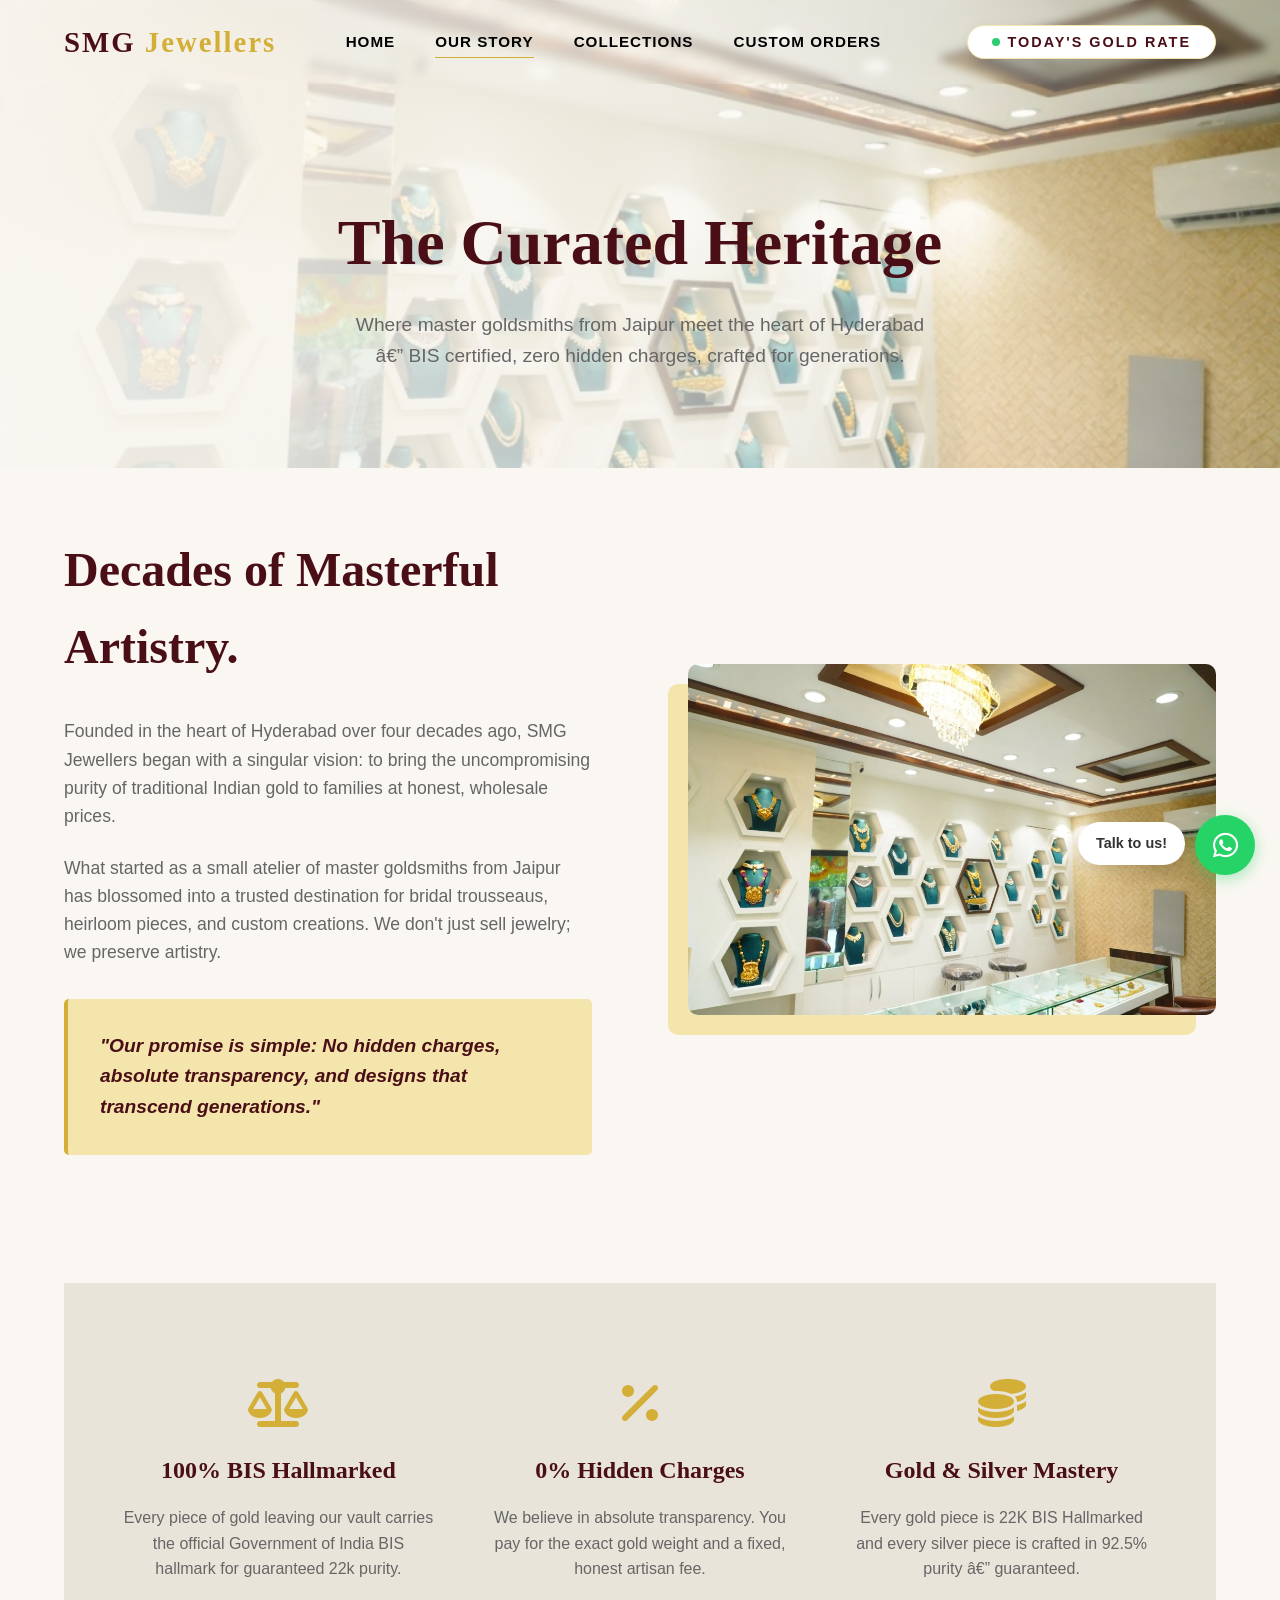
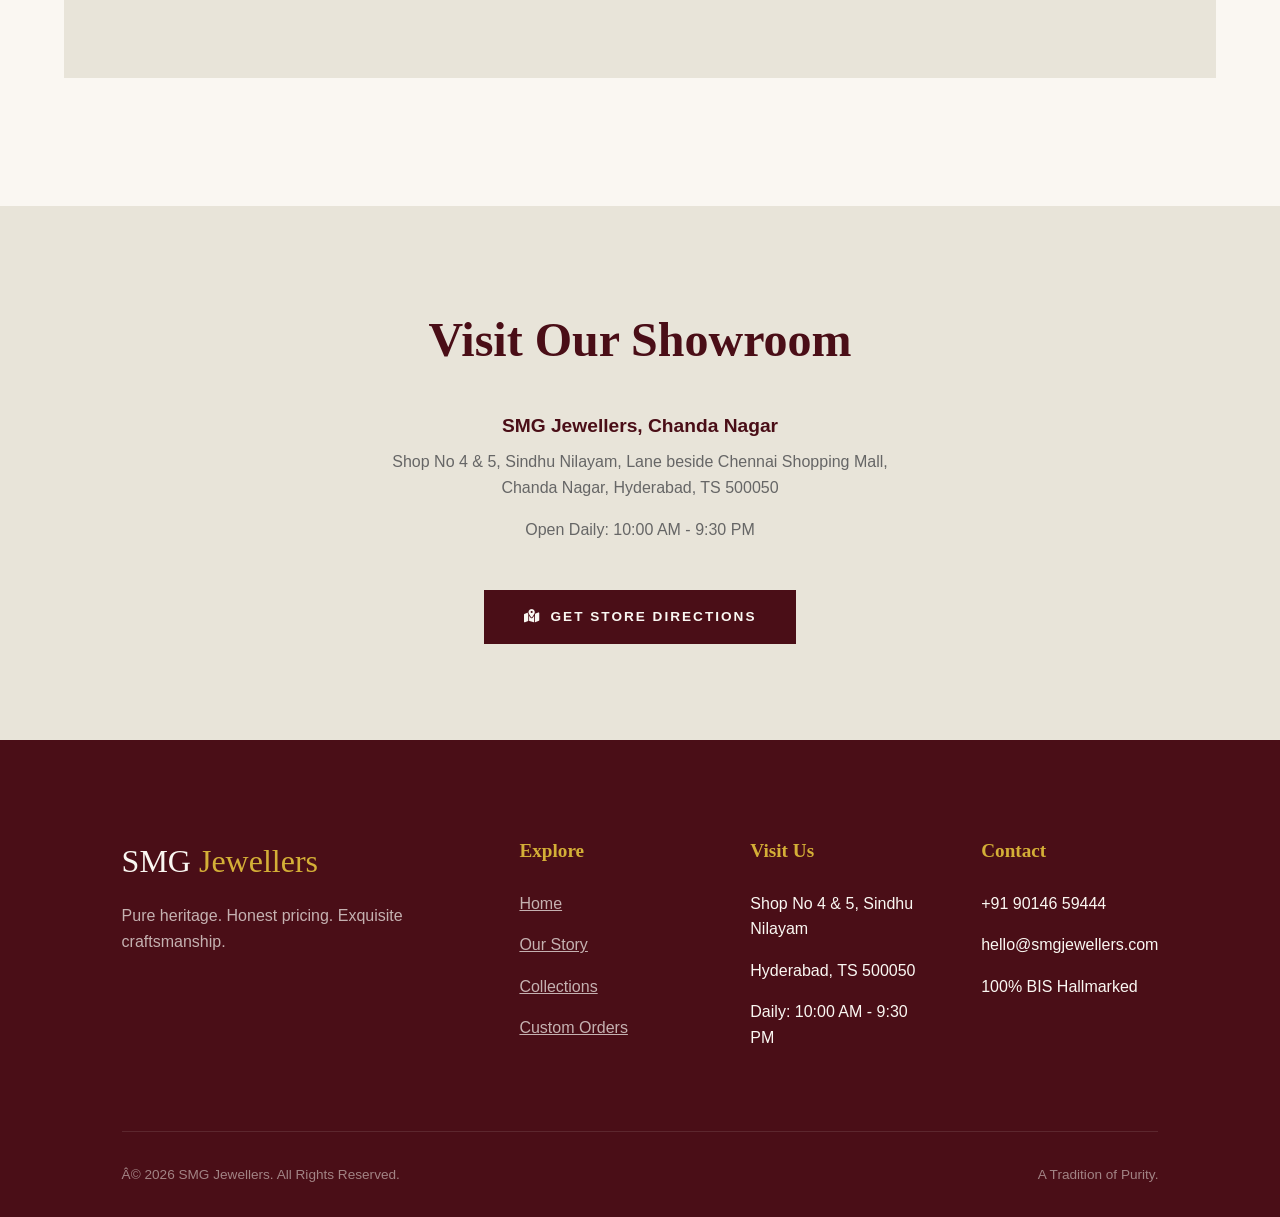
==== commit b66d812c: "Revert "Final visual refinements: Reverted hero blur to premium gradients and enlarged mobile WhatsA" ====
--- a/about.html
+++ b/about.html
@@ -4,7 +4,7 @@
 
 <head>
     <meta charset="utf-8" />
-    <meta name="viewport" content="width=device-width, initial-scale=1.0, maximum-scale=1.0, user-scalable=0" />
+    <meta content="width=device-width, initial-scale=1.0" name="viewport" />
     <title>Our Story | SMG Jewellers</title>
     <link href="https://cdnjs.cloudflare.com/ajax/libs/font-awesome/6.4.0/css/all.min.css" rel="stylesheet" />
     <link href="styles.css" rel="stylesheet" />
@@ -22,7 +22,7 @@
     new Date().getTime(),event:'gtm.js'});var f=d.getElementsByTagName(s)[0],
     j=d.createElement(s),dl=l!='dataLayer'?'&l='+l:'';j.async=true;j.src=
     'https://www.googletagmanager.com/gtm.js?id='+i+dl;f.parentNode.insertBefore(j,f);
-    })(window,document,'script','dataLayer','GTM-N68W9R42');</script>
+    })(window,document,'script','dataLayer','GTM-WTC3RZSS');</script>
     <!-- End Google Tag Manager -->
 
     <!-- Google Ads Conversion Tracking -->
@@ -37,7 +37,7 @@
 
 <body>
     <!-- Google Tag Manager (noscript) -->
-    <noscript><iframe src='https://www.googletagmanager.com/ns.html?id=GTM-N68W9R42'
+    <noscript><iframe src='https://www.googletagmanager.com/ns.html?id=GTM-WTC3RZSS'
     height='0' width='0' style='display:none;visibility:hidden'></iframe></noscript>
     <!-- End Google Tag Manager (noscript) -->
     <!-- Header -->
@@ -49,32 +49,15 @@
             <a class="nav-link" href="gallery.html">Collections</a>
             <a class="nav-link text-gold" href="custom-designs.html">Custom Orders</a>
         </nav>
-        <button class="btn live-rate" id="open-rates-btn"><div class="pulse"></div> Today's Gold Rate</button>
-    
-    <div class="mobile-menu-toggle" id="mobile-menu-toggle">
-        <i class="fa-solid fa-bars"></i>
-    </div>
-</header>
-<div class="mobile-nav-overlay" id="mobile-nav-overlay">
-    <div class="mobile-nav-header">
-        <a class="logo" href="index.html">SMG<span>JEWELLERS</span></a>
-        <button class="close-menu-btn" id="close-menu-btn"><i class="fa-solid fa-xmark"></i></button>
-    </div>
-    <div class="mobile-nav-body">
-        <a href="index.html">Home</a>
-        <a href="about.html">Our Story</a>
-        <a href="gallery.html">Collections</a>
-        <a href="custom-designs.html">Custom Designs</a>
-    </div>
-</div>
-
+        <button class="btn" id="open-rates-btn" style="padding: 0.5rem 1.5rem; font-size: 0.9rem; background: #fff; border: 1px solid var(--gold-light); color: var(--maroon); border-radius: 50px; margin-left: 1rem; cursor: pointer; font-weight: 600; box-shadow: 0 4px 15px rgba(0,0,0,0.05); display: flex; align-items: center; justify-content: center; gap: 8px;"><div class="pulse" style="width: 8px; height: 8px; margin:0;"></div> Today's Gold Rate</button>
+    </header>
     <!-- Page Header -->
     <section class="page-header reveal active">
         <!-- Image background for consistency with home page anmiation -->
         <img alt="Interior" class="hero-bg" src="assets/showroom_gold_real.jpg" />
         <div class="hero-overlay"></div>
         <h1>The Curated Heritage</h1>
-        <p style="font-size: 1.2rem; max-width: 600px; margin: 0 auto;">Where master goldsmiths from Jaipur meet the heart of Hyderabad — BIS certified, zero hidden charges, crafted for generations.</p>
+        <p style="font-size: 1.2rem; max-width: 600px; margin: 0 auto;">Where master goldsmiths from Jaipur meet the heart of Hyderabad â€” BIS certified, zero hidden charges, crafted for generations.</p>
     </section>
     <!-- Story Content -->
     <section class="section reveal" style="padding-top: 4rem; background: var(--cream);">
@@ -97,14 +80,14 @@
             </div>
             <div>
                 <div>
-                    <img loading="lazy" alt="Inside SMG Jewellers" class="about-img" src="assets/showroom_gold_real.jpg" />
+                    <img alt="Inside SMG Jewellers" class="about-img" src="assets/showroom_gold_real.jpg" />
                 </div>
             </div>
         </div>
     </section>
     <!-- Trust Pillars -->
     <section class="section reveal" style="padding-top: 0;">
-        <div class="container reveal">
+        <div class="container">
             <div class="trust-banner">
                 <div class="trust-card">
                     <i class="fa-solid fa-scale-balanced"></i>
@@ -128,8 +111,8 @@
         </div>
     </section>
 
-    <section class="section reveal" id="store-location" style="background: var(--cream-dark); padding: 6rem 0;">
-        <div class="container reveal" style="text-align: center;">
+    <section class="section" id="store-location" style="background: var(--cream-dark); padding: 6rem 0;">
+        <div class="container" style="text-align: center;">
             <h2 style="font-size: 3rem; margin-bottom: 2rem;">Visit Our Showroom</h2>
             <div style="max-width: 600px; margin: 0 auto 3rem;">
                 <p style="font-size: 1.2rem; color: var(--maroon); font-weight: 600; margin-bottom: 0.5rem;">SMG
@@ -146,7 +129,7 @@
 
     <!-- Footer (Same as index) -->
     <footer class="footer">
-        <div class="container reveal">
+        <div class="container">
             <div class="footer-grid">
                 <div>
                     <a class="footer-logo" href="#">SMG <span>Jewellers</span></a>
@@ -238,74 +221,13 @@
         <div class="modal-footer">
             <span id="rate-timestamp">Last updated: Just now</span>
             <div style="margin-top: 1rem;">
-                <a href="https://wa.me/919014659444?text=Hi, I want to lock the current gold rate." target="_blank" class="btn btn-whatsapp" style="width: 100%; border-radius: 50px; display: flex; justify-content: center; align-items: center; gap: 8px; position: relative; z-index: 10000;"><i class="fa-brands fa-whatsapp" style="font-size: 1.2rem;"></i> Lock This Rate on WhatsApp</a>
+                <a href="https://wa.me/919014659444?text=Hi, I want to lock the current gold rate." target="_blank" class="btn btn-primary" style="width: 100%; border-radius: 50px;">Lock This Rate â†’</a>
             </div>
         </div>
     </div>
 </div>
-
-<script>
-document.addEventListener('DOMContentLoaded', () => {
-    const mobileMenuToggle = document.getElementById('mobile-menu-toggle');
-    const mobileNavOverlay = document.getElementById('mobile-nav-overlay');
-    const closeMenuBtn = document.getElementById('close-menu-btn');
-
-    if(mobileMenuToggle && mobileNavOverlay && closeMenuBtn) {
-        mobileMenuToggle.addEventListener('click', () => {
-            mobileNavOverlay.classList.add('active');
-            document.body.style.overflow = 'hidden';
-        });
-
-        closeMenuBtn.addEventListener('click', () => {
-            mobileNavOverlay.classList.remove('active');
-            document.body.style.overflow = '';
-        });
-    }
-});
-</script>
-
-<!-- WhatsApp Float Button -->
-<a href="https://wa.me/919014659444?text=Hi, I have an inquiry about SMG Jewellers." target="_blank" class="wa-float" style="position: fixed; bottom: 20px; right: 20px; background: #25D366; color: white; width: 60px; height: 60px; border-radius: 50%; display: flex; justify-content: center; align-items: center; font-size: 30px; box-shadow: 0 4px 15px rgba(37, 211, 102, 0.4); z-index: 9999; text-decoration: none; transition: transform 0.3s ease;">
-    <i class="fa-brands fa-whatsapp"></i>
-</a>
-
-<!-- Mobile Sticky Nav -->
-<nav class="mobile-sticky-nav">
-    <a href="index.html" class="nav-item" id="nav-home">
-        <i class="fa-solid fa-house"></i>
-        <span>Home</span>
-    </a>
-    <a href="gallery.html" class="nav-item" id="nav-collections">
-        <i class="fa-solid fa-gem"></i>
-        <span>Collections</span>
-    </a>
-    <a href="custom-designs.html" class="nav-item" id="nav-custom">
-        <i class="fa-solid fa-wand-magic-sparkles"></i>
-        <span>Custom</span>
-    </a>
-    <a href="https://wa.me/919014659444" class="nav-item" target="_blank">
-        <i class="fa-brands fa-whatsapp"></i>
-        <span>Chat</span>
-    </a>
-</nav>
-<script>
-    // Highlight active nav item
-    document.addEventListener("DOMContentLoaded", () => {
-        const path = window.location.pathname;
-        if(path.includes('gallery') || path.includes('product')) {
-            document.getElementById('nav-collections')?.classList.add('active');
-        } else if(path.includes('custom')) {
-            document.getElementById('nav-custom')?.classList.add('active');
-        } else {
-            document.getElementById('nav-home')?.classList.add('active');
-        }
-    });
-</script>
-
 </body>
 
-
-
 </html>
 
 
--- a/styles.css
+++ b/styles.css
@@ -17,7 +17,7 @@
     --maroon-dark: #2D080E;
     --gold: #D4AF37;
     --gold-light: #F3E5AB;
-    --cream: #F9F6EE;
+    --cream: #FAF7F2;
     --cream-dark: #E8E4D9;
     --text-dark: #1A1A1A;
     --text-light: #666666;
@@ -91,29 +91,6 @@
 .reveal.active {
     opacity: 1;
     transform: translateY(0);
-}
-
-/* Gold Rate Pulse Dot */
-.pulse {
-    width: 10px !important;
-    height: 10px !important;
-    background-color: #22c55e !important;
-    border-radius: 50% !important;
-    display: inline-block !important;
-    box-shadow: 0 0 0 rgba(34, 197, 94, 0.4);
-    animation: dotPulse 2s infinite;
-}
-
-@keyframes dotPulse {
-    0% {
-        box-shadow: 0 0 0 0 rgba(34, 197, 94, 0.7);
-    }
-    70% {
-        box-shadow: 0 0 0 10px rgba(34, 197, 94, 0);
-    }
-    100% {
-        box-shadow: 0 0 0 0 rgba(34, 197, 94, 0);
-    }
 }
 
 /* Header */
@@ -223,34 +200,19 @@
 .live-rate {
     display: flex;
     align-items: center;
-    gap: 0.6rem;
+    gap: 1.5rem;
     font-size: 0.85rem;
     text-transform: uppercase;
     letter-spacing: 1px;
-    font-weight: 700;
-    color: var(--maroon);
-    background: #fff;
-    border: 1.5px solid var(--gold-light);
-    padding: 0.6rem 1.4rem;
-    border-radius: 50px;
-    box-shadow: 0 4px 15px rgba(0, 0, 0, 0.05);
-    cursor: pointer;
-    transition: var(--transition);
-    margin-left: 1rem;
-}
-
-.live-rate:hover {
-    transform: translateY(-2px);
-    box-shadow: 0 6px 20px rgba(212, 175, 55, 0.15);
-    border-color: var(--gold);
-}
-
-@media (max-width: 768px) {
-    .live-rate {
-        padding: 0.5rem 1rem;
-        font-size: 0.75rem;
-        margin-left: 0.5rem;
-    }
+    font-weight: 600;
+    color: var(--gold);
+    background: rgba(74, 14, 23, 0.85);
+    backdrop-filter: blur(10px);
+    -webkit-backdrop-filter: blur(10px);
+    border: 1px solid rgba(212, 175, 55, 0.3);
+    padding: 0.6rem 1.5rem;
+    border-radius: 30px;
+    box-shadow: 0 4px 20px rgba(0, 0, 0, 0.15);
 }
 
 .rate-item {
@@ -260,135 +222,30 @@
     white-space: nowrap;
 }
 
-/* Mobile Optimization Enhancements */
-@media (max-width: 768px) {
-    .container {
-        padding: 0 1.5rem !important;
-        width: 100% !important;
-        max-width: 100% !important;
-        box-sizing: border-box !important;
-    }
-
-    /* Hero Section Fixes */
-    .hero {
-        padding-top: 80px !important;
-        min-height: 70vh !important;
-    }
-    
-    .hero-overlay {
-        background: linear-gradient(to top, rgba(250, 247, 242, 0.95) 0%, rgba(250, 247, 242, 0.7) 40%, rgba(250, 247, 242, 0.3) 100%) !important;
-        backdrop-filter: none !important;
-        -webkit-backdrop-filter: none !important;
-        mask-image: none !important;
-        -webkit-mask-image: none !important;
-    }
-
-    /* Collections Grid (Premium 2-column Layout) */
-    .reviews-grid, .masonry {
-        display: grid !important;
-        grid-template-columns: repeat(2, 1fr) !important;
-        gap: 1.5rem !important;
-        padding: 0 1rem !important;
-        margin-top: 1rem !important;
-    }
-
-    .masonry-item {
-        position: relative !important;
-        height: auto !important;
-        background: none !important;
-        display: flex !important;
-        flex-direction: column !important;
-        gap: 0.5rem !important;
-    }
-
-    .masonry-item img {
-        height: 250px !important;
-        width: 100% !important;
-        object-fit: cover !important;
-        border-radius: 24px !important; /* Premium rounded corners */
-        box-shadow: 0 10px 25px rgba(0,0,0,0.1) !important;
-        margin-bottom: 0 !important;
-    }
-
-    .masonry-hover {
-        position: static !important;
-        opacity: 1 !important;
-        background: none !important;
-        padding: 0 !important;
-        text-align: center !important;
-        transform: none !important;
-        visibility: visible !important;
-    }
-
-    .item-name {
-        font-family: 'Montserrat', sans-serif !important;
-        color: var(--maroon) !important;
-        font-size: 0.95rem !important;
-        font-weight: 600 !important;
-        margin: 0.3rem 0 0 !important;
-        line-height: 1.2 !important;
-    }
-
-    .masonry-hover p {
-        display: none !important; /* Clean look, hide "View" text */
-    }
-
-    /* Journey to a Masterpiece - Centered Fix */
-    .journey-grid {
-        grid-template-columns: 1fr !important;
-        gap: 2rem !important;
-        max-width: 400px !important;
-        margin: 0 auto !important;
-        padding: 0 !important;
-        display: flex !important;
-        flex-direction: column !important;
-        align-items: center !important;
-    }
-
-    .journey-item {
-        width: 100% !important;
-        text-align: center !important;
-        display: flex !important;
-        flex-direction: column !important;
-        align-items: center !important;
-    }
-
-    .journey-item i {
-        margin: 0 auto 1.5rem !important;
-    }
-
-    /* Footer Stabilization */
-    .footer-grid {
-        grid-template-columns: 1fr !important;
-        text-align: center !important;
-        gap: 3rem !important;
-    }
-
-    .footer-section {
-        margin: 0 auto !important;
-    }
-
-    /* Fix blank footers/Visit Store */
-    #store-location {
-        padding: 4rem 1.5rem !important;
-    }
-}
-
-/* Global Pulse Dot Styles */
 .pulse {
-    width: 10px;
-    height: 10px;
-    background-color: #2ecc71;
+    width: 8px;
+    height: 8px;
+    background: #2ecc71;
     border-radius: 50%;
-    box-shadow: 0 0 0 0 rgba(46, 204, 113, 0.7);
-    animation: dotPulse 1.5s infinite cubic-bezier(0.66, 0, 0, 1);
-    display: inline-block;
-    margin-right: 8px;
-}
-
-@keyframes dotPulse {
-    to {
-        box-shadow: 0 0 0 10px rgba(46, 204, 113, 0);
+    animation: pulsing 2s infinite;
+}
+
+.pulse.silver-pulse {
+    background: #E0E0E0;
+    box-shadow: 0 0 10px #E0E0E0;
+}
+
+@keyframes pulsing {
+    0% {
+        box-shadow: 0 0 0 0 rgba(74, 14, 23, 0.4);
+    }
+
+    70% {
+        box-shadow: 0 0 0 8px rgba(74, 14, 23, 0);
+    }
+
+    100% {
+        box-shadow: 0 0 0 0 rgba(74, 14, 23, 0);
     }
 }
 
@@ -451,36 +308,24 @@
     position: fixed;
     bottom: 2rem;
     right: 2rem;
-    width: 65px;
-    height: 65px;
-    background: linear-gradient(135deg, #25D366, #128C7E);
+    width: 60px;
+    height: 60px;
+    background: #25D366;
     color: white;
     border-radius: 50%;
     display: flex;
     align-items: center;
     justify-content: center;
-    font-size: 32px;
-    box-shadow: 0 10px 35px rgba(37, 211, 102, 0.4);
+    font-size: 30px;
+    box-shadow: 0 10px 30px rgba(37, 211, 102, 0.3);
     z-index: 1000;
     transition: var(--transition);
     text-decoration: none;
-    border: 2px solid rgba(255, 255, 255, 0.3);
 }
 
 .whatsapp-float:hover {
-    transform: translateY(-8px) scale(1.1);
-    box-shadow: 0 20px 45px rgba(37, 211, 102, 0.5);
-    border-color: #fff;
-}
-
-@media (max-width: 768px) {
-    .whatsapp-float {
-        bottom: 6rem; /* Avoid nav bar overlap */
-        right: 1.5rem;
-        width: 60px;
-        height: 60px;
-        font-size: 28px;
-    }
+    transform: translateY(-5px) scale(1.05);
+    box-shadow: 0 15px 35px rgba(37, 211, 102, 0.4);
 }
 
 /* Footer */
@@ -548,7 +393,7 @@
    HOMEPAGE SPECIFICS
 ------------------------ */
 .hero {
-    height: 100vh; height: 100dvh;
+    height: 100vh;
     position: relative;
     display: flex;
     align-items: center;
@@ -745,25 +590,14 @@
     padding: 4rem 5%;
 }
 
-
 .masonry-item {
     break-inside: avoid;
     margin-bottom: 2rem;
     position: relative;
-    border-radius: 12px;
+    border-radius: 10px;
     overflow: hidden;
     cursor: pointer;
-    background: #fff;
-    box-shadow: 0 4px 15px rgba(0,0,0,0.05);
-    border: 1px solid var(--gold-light);
-    transition: transform 0.3s ease, box-shadow 0.3s ease;
-}
-
-.masonry-item:hover {
-    box-shadow: 0 10px 25px rgba(0,0,0,0.1);
-    transform: translateY(-5px);
-}
-
+}
 
 .masonry-item img {
     width: 100%;
@@ -866,7 +700,7 @@
 
 .split-hero {
     position: relative;
-    min-height: 100vh; min-height: 100dvh;
+    min-height: 100vh;
     display: flex;
     flex-direction: column;
     justify-content: center;
@@ -1020,8 +854,7 @@
     }
 
     .hero-overlay {
-        background: linear-gradient(to top, rgba(250, 247, 242, 0.95) 0%, rgba(250, 247, 242, 0.7) 40%, rgba(250, 247, 242, 0.3) 100%);
-        backdrop-filter: none;
+        background: rgba(250, 247, 242, 0.9);
     }
 
     .reviews-grid,
@@ -1031,8 +864,7 @@
     }
 
     .masonry {
-        column-count: 2;
-        column-gap: 15px;
+        column-count: 1;
     }
 
     .massive-btn {
@@ -1040,11 +872,6 @@
         padding: 1.5rem;
         font-size: 1.1rem;
         text-align: center;
-    }
-    
-    .massive-btn i {
-        font-size: 1.4rem;
-        margin-right: 8px;
     }
 }
 
@@ -1265,9 +1092,6 @@
     background: transparent;
     border: none;
     cursor: pointer;
-    z-index: 9999;
-    padding: 10px;
-    touch-action: manipulation;
 }
 
 .close-btn:hover {
@@ -1483,12 +1307,6 @@
 
     .hero-overlay {
         background: linear-gradient(to top, rgba(250, 247, 242, 0.95) 0%, rgba(250, 247, 242, 0.7) 40%, rgba(250, 247, 242, 0.3) 100%) !important;
-        backdrop-filter: none !important;
-        -webkit-backdrop-filter: none !important;
-    }
-
-    .hero-title, .hero-text, .hero-subtitle {
-        color: var(--maroon) !important;
     }
 
     /* === BUTTONS === */
@@ -1711,422 +1529,3 @@
         text-align: left;
     }
 }
-
-/* --- MOBILE MENU --- */
-.mobile-menu-toggle {
-    display: none;
-    font-size: 1.8rem;
-    color: var(--maroon);
-    cursor: pointer;
-    margin-left: 15px;
-}
-
-.mobile-nav-overlay {
-    position: fixed;
-    top: 0;
-    left: 0;
-    width: 100%;
-    height: 100dvh;
-    background: rgba(250, 247, 242, 0.95);
-    backdrop-filter: blur(10px);
-    z-index: 9999;
-    display: flex;
-    flex-direction: column;
-    padding: 20px;
-    transform: translateX(100%);
-    transition: transform 0.4s cubic-bezier(0.77, 0, 0.175, 1);
-}
-
-.mobile-nav-overlay.active {
-    transform: translateX(0);
-}
-
-.mobile-nav-header {
-    display: flex;
-    justify-content: space-between;
-    align-items: center;
-    margin-bottom: 50px;
-}
-
-.close-menu-btn {
-    background: none;
-    border: none;
-    font-size: 2rem;
-    color: var(--maroon);
-    cursor: pointer;
-}
-
-.mobile-nav-body {
-    display: flex;
-    flex-direction: column;
-    gap: 30px;
-    align-items: center;
-    margin-top: 50px;
-}
-
-.mobile-nav-body a {
-    font-size: 1.5rem;
-    text-transform: uppercase;
-    font-weight: 600;
-    color: var(--maroon);
-    text-decoration: none;
-    font-family: 'Cinzel', serif;
-}
-
-@media (max-width: 768px) {
-    .nav-links {
-        display: none !important;
-    }
-    .mobile-menu-toggle {
-        display: block;
-    }
-    
-    #open-rates-btn {
-        padding: 0.5rem 1rem !important;
-        font-size: 0.8rem !important;
-        margin-left: auto !important; /* Push it to the right before the hamburger */
-    }
-    
-    .header {
-        padding: 15px 5%;
-        display: flex;
-        justify-content: space-between;
-        align-items: center;
-    }
-}
-html, body {
-    overflow-x: hidden;
-    max-width: 100vw;
-    box-sizing: border-box;
-}
-*, *:before, *:after {
-    box-sizing: inherit;
-}
-
-/* Improved Masonry using CSS Columns */
-.masonry {
-    column-count: 3;
-    column-gap: 20px;
-}
-
-.masonry-item {
-    break-inside: avoid;
-    margin-bottom: 20px;
-    display: block;
-    position: relative;
-    overflow: hidden;
-    border-radius: 12px;
-    background: #fff;
-    box-shadow: 0 4px 15px rgba(0,0,0,0.05);
-    border: 1px solid var(--gold-light);
-}
-
-.masonry-item img {
-    display: block;
-    width: 100%;
-    height: auto !important; /* Override inline height: 400px to allow masonry flow */
-    transition: transform 0.6s cubic-bezier(0.16, 1, 0.3, 1);
-}
-.masonry-hover {
-    background: linear-gradient(to top, rgba(74, 14, 23, 0.9), rgba(74, 14, 23, 0.3));
-    backdrop-filter: blur(5px);
-    transition: all 0.4s ease;
-}
-
-/* === MOBILE OPTIMIZATION === */
-@media (max-width: 480px) {
-    .hero-title {
-        font-size: 2.5rem !important;
-        line-height: 1.1;
-        margin-bottom: 15px;
-    }
-    .hero-content {
-        padding: 0 10px !important;
-        text-align: center !important;
-    }
-    .hero-content .btn {
-        width: 100%;
-        display: block;
-        margin: 10px 0 !important;
-    }
-    .hero-text {
-        font-size: 1rem;
-    }
-    
-    .header {
-        padding: 10px 15px !important;
-    }
-    .logo {
-        font-size: 1.4rem !important;
-    }
-    
-    #open-rates-btn {
-        padding: 6px 12px !important;
-        font-size: 0.75rem !important;
-        margin-left: auto !important;
-    }
-    
-    .mobile-menu-toggle {
-        font-size: 1.5rem !important;
-        margin-left: 10px !important;
-    }
-}
-.mobile-nav-overlay {
-    z-index: 99999 !important;
-}
-
-/* WhatsApp Button */
-.btn-whatsapp {
-    background: #25D366 !important;
-    color: #ffffff !important;
-    border: none;
-    transition: all 0.3s ease;
-    box-shadow: 0 4px 15px rgba(37, 211, 102, 0.3);
-}
-.btn-whatsapp:hover {
-    background: #128C7E !important;
-    transform: translateY(-2px);
-    box-shadow: 0 6px 20px rgba(37, 211, 102, 0.4);
-}
-.wa-float:hover {
-    transform: scale(1.1) !important;
-}
-
-
-
-/* --- MOBILE STICKY NAV --- */
-.mobile-sticky-nav {
-    display: none;
-}
-
-@media (max-width: 768px) {
-    .mobile-sticky-nav {
-        display: flex;
-        justify-content: space-around;
-        align-items: center;
-        position: fixed;
-        bottom: 0;
-        left: 0;
-        width: 100%;
-        background: rgba(250, 247, 242, 0.95);
-        backdrop-filter: blur(10px);
-        box-shadow: 0 -5px 20px rgba(0,0,0,0.05);
-        z-index: 9998;
-        padding: 10px 0;
-        border-top: 1px solid var(--gold-light);
-        /* Fallback for devices without safe area */
-        padding-bottom: env(safe-area-inset-bottom, 15px);
-    }
-
-    .mobile-sticky-nav .nav-item {
-        display: flex;
-        flex-direction: column;
-        align-items: center;
-        text-decoration: none;
-        color: var(--text-light);
-        font-size: 0.75rem;
-        gap: 4px;
-        transition: var(--transition);
-        flex: 1;
-    }
-
-    .mobile-sticky-nav .nav-item i {
-        font-size: 1.3rem;
-        color: var(--maroon);
-        margin-bottom: 2px;
-    }
-
-    .mobile-sticky-nav .nav-item i.fa-whatsapp {
-        font-size: 1.6rem; /* Specifically larger for the brand icon */
-    }
-
-    .mobile-sticky-nav .nav-item.active {
-        color: var(--maroon);
-        font-weight: 700;
-    }
-
-    .mobile-sticky-nav .nav-item.active i {
-        color: var(--gold-dark);
-    }
-    
-    body {
-        /* Add padding so footer content isn't hidden by sticky nav */
-        padding-bottom: 70px !important;
-    }
-}
-
-
-/* === ROBUST MOBILE STABILIZATION FIXES === */
-@media (max-width: 768px) {
-    /* 1. Fix Masonry Gallery crushing images */
-    .masonry {
-        column-count: auto !important;
-        display: grid !important;
-        grid-template-columns: 1fr 1fr !important;
-        gap: 15px !important;
-    }
-    .masonry-item {
-        margin-bottom: 15px !important;
-    }
-
-    /* 2. Fix Custom Designs / Split Hero Overflow */
-    .split-hero {
-        height: auto !important;
-        min-height: auto !important;
-        display: block !important;
-        padding-top: 100px !important;
-        padding-bottom: 50px !important;
-    }
-    
-    .split-hero .container {
-        display: block !important;
-        height: auto !important;
-    }
-
-    /* 3. Fix Horizontal Bleeds */
-    img {
-        max-width: 100% !important;
-    }
-    
-    /* Journey Section */
-.journey-container {
-    margin: 4rem 0;
-    background: rgba(74, 14, 23, 0.05);
-    padding: 3rem;
-    border-radius: 20px;
-    text-align: center;
-}
-
-.journey-container h3 {
-    font-size: 2rem;
-    margin-bottom: 3rem;
-    color: var(--maroon);
-}
-
-.journey-grid {
-    display: grid;
-    grid-template-columns: repeat(auto-fit, minmax(250px, 1fr));
-    gap: 2rem;
-}
-}
-
-/* === CONSOLIDATED MOBILE OVERRIDES === */
-@media (max-width: 768px) {
-    /* Journey section */
-    .journey-container {
-        padding: 1.5rem !important;
-        margin: 2rem 0 !important;
-    }
-
-    /* Header & Logo */
-    .logo { font-size: 1.1rem !important; white-space: nowrap !important; }
-    .logo span { color: #8B7355 !important; font-size: 1.1rem !important; margin-left: 2px; } /* Bronze/Dark Gold */
-    .header { padding: 0.5rem 0.5rem !important; gap: 4px !important; justify-content: space-between !important; }
-    
-    #open-rates-btn { 
-        padding: 0.3rem 0.5rem !important; 
-        font-size: 0.65rem !important; 
-        margin-left: 0 !important; 
-        gap: 3px !important;
-        flex: 0 1 auto;
-        min-width: 130px;
-    }
-    #open-rates-btn .pulse { width: 6px !important; height: 6px !important; min-width: 6px !important; min-height: 6px !important; }
-
-    /* Collections Section (Lalithaa style) */
-    .reviews-grid {
-        display: grid !important;
-        grid-template-columns: repeat(2, 1fr) !important; /* 2-column grid */
-        gap: 1rem !important;
-        padding: 0 1rem !important;
-    }
-    .masonry-item {
-        height: auto !important;
-        background: white !important;
-        padding-bottom: 0.5rem !important;
-        border-radius: 12px !important;
-        overflow: hidden !important;
-    }
-    .masonry-item img {
-        height: 180px !important; /* Smaller images for 2rd column */
-        object-fit: cover !important;
-    }
-    .masonry-hover {
-        position: relative !important;
-        opacity: 1 !important;
-        background: white !important;
-        color: var(--text-dark) !important;
-        padding: 0.8rem 0.5rem !important;
-        height: auto !important;
-    }
-    .masonry-hover .item-name {
-        color: var(--maroon) !important;
-        font-size: 0.85rem !important;
-        margin-bottom: 0.2rem !important;
-    }
-    .masonry-hover p {
-        font-size: 0.7rem !important;
-        color: var(--gold) !important;
-    }
-
-    /* Journey section fix */
-    .journey-container {
-        padding: 1.5rem 1rem !important;
-        margin: 1.5rem 0.5rem !important;
-        width: calc(100% - 1rem) !important;
-        border-radius: 15px !important;
-    }
-    .journey-container > h3 {
-        font-size: 1.4rem !important;
-        margin-bottom: 1.5rem !important;
-    }
-    .journey-grid {
-        grid-template-columns: 1fr !important;
-        gap: 1rem !important;
-    }
-    .journey-container {
-        padding: 0 1rem !important;
-    }
-    .journey-container h3 {
-        text-align: center !important;
-        font-size: 1.8rem !important;
-        margin-bottom: 2rem !important;
-    }
-    .journey-grid {
-        grid-template-columns: 1fr !important;
-        gap: 1.5rem !important;
-        max-width: 400px !important;
-        margin: 0 auto !important;
-    }
-    .journey-grid > div {
-        padding: 1.5rem !important;
-        text-align: center !important;
-    }
-
-    /* Typography */
-    h1 { font-size: 2.2rem !important; line-height: 1.2 !important; }
-    .hero-title { font-size: 2rem !important; }
-    .section-title, h2 { font-size: 1.6rem !important; }
-
-    /* Fix reveal animations on mobile (prevent blank sections) */
-    .reveal {
-        opacity: 1 !important;
-        transform: none !important;
-        transition: none !important;
-    }
-
-    /* CTA buttons */
-    .massive-btn {
-        justify-content: center !important;
-        text-align: center !important;
-    }
-
-    /* Hide floating WhatsApp — sticky nav already has Chat */
-    .whatsapp-float,
-    .wa-float,
-    a[class*='whatsapp-float'],
-    a[class*='wa-float'],
-    .wa-tooltip {
-        display: none !important;
-    }
-}
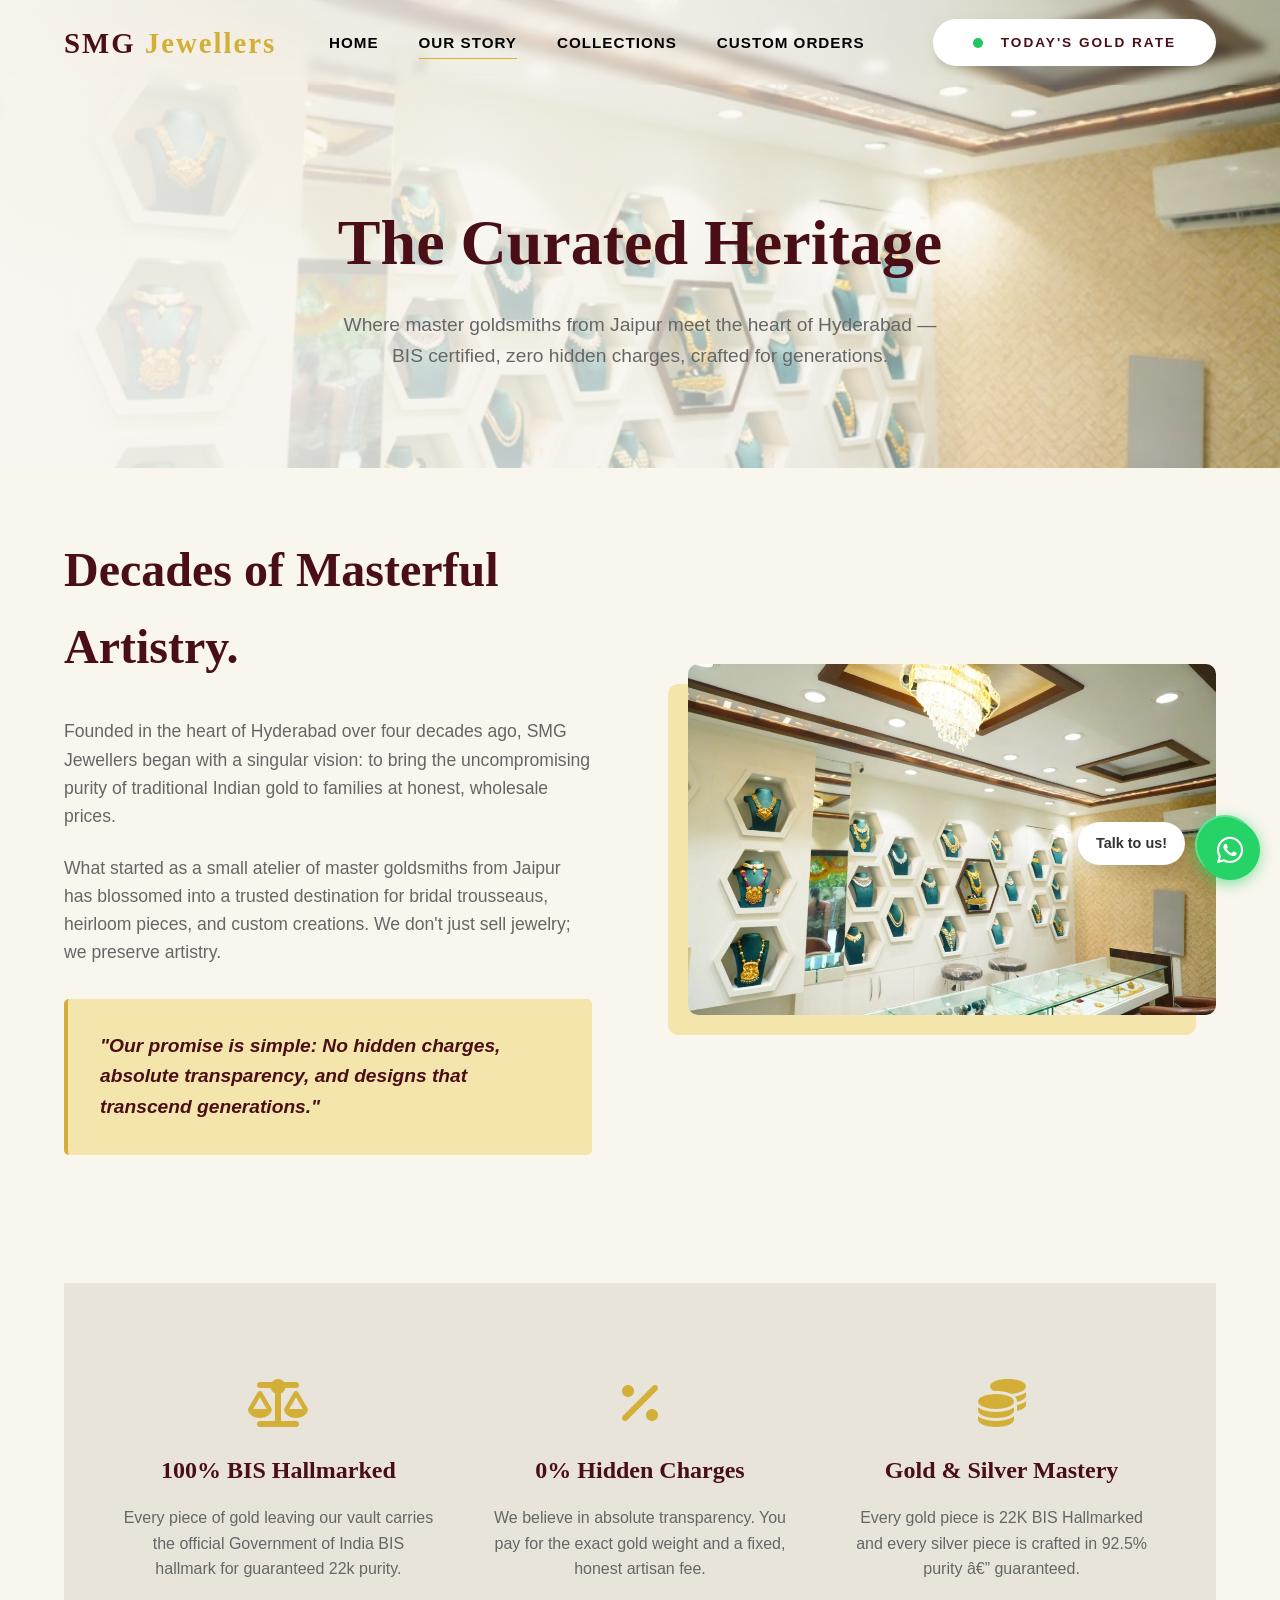
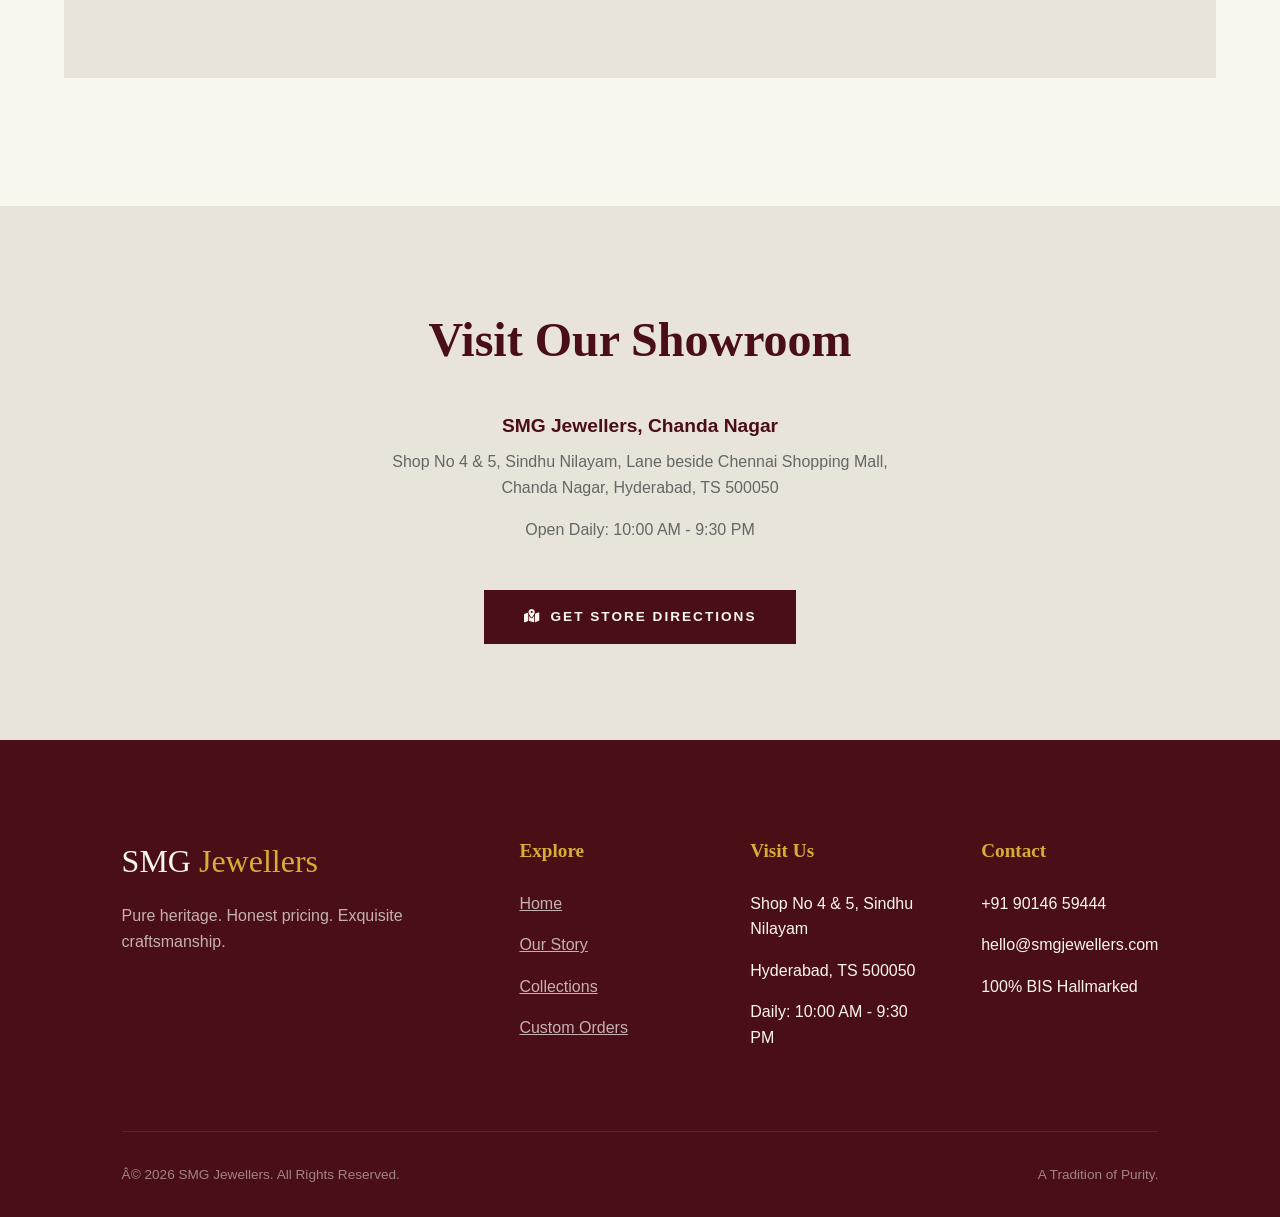
==== commit 2b6e7c5d: "Reapply "Final visual refinements: Reverted hero blur to premium gradients and enlarged mobile Whats" ====
--- a/about.html
+++ b/about.html
@@ -4,7 +4,7 @@
 
 <head>
     <meta charset="utf-8" />
-    <meta content="width=device-width, initial-scale=1.0" name="viewport" />
+    <meta name="viewport" content="width=device-width, initial-scale=1.0, maximum-scale=1.0, user-scalable=0" />
     <title>Our Story | SMG Jewellers</title>
     <link href="https://cdnjs.cloudflare.com/ajax/libs/font-awesome/6.4.0/css/all.min.css" rel="stylesheet" />
     <link href="styles.css" rel="stylesheet" />
@@ -22,7 +22,7 @@
     new Date().getTime(),event:'gtm.js'});var f=d.getElementsByTagName(s)[0],
     j=d.createElement(s),dl=l!='dataLayer'?'&l='+l:'';j.async=true;j.src=
     'https://www.googletagmanager.com/gtm.js?id='+i+dl;f.parentNode.insertBefore(j,f);
-    })(window,document,'script','dataLayer','GTM-WTC3RZSS');</script>
+    })(window,document,'script','dataLayer','GTM-N68W9R42');</script>
     <!-- End Google Tag Manager -->
 
     <!-- Google Ads Conversion Tracking -->
@@ -37,7 +37,7 @@
 
 <body>
     <!-- Google Tag Manager (noscript) -->
-    <noscript><iframe src='https://www.googletagmanager.com/ns.html?id=GTM-WTC3RZSS'
+    <noscript><iframe src='https://www.googletagmanager.com/ns.html?id=GTM-N68W9R42'
     height='0' width='0' style='display:none;visibility:hidden'></iframe></noscript>
     <!-- End Google Tag Manager (noscript) -->
     <!-- Header -->
@@ -49,15 +49,32 @@
             <a class="nav-link" href="gallery.html">Collections</a>
             <a class="nav-link text-gold" href="custom-designs.html">Custom Orders</a>
         </nav>
-        <button class="btn" id="open-rates-btn" style="padding: 0.5rem 1.5rem; font-size: 0.9rem; background: #fff; border: 1px solid var(--gold-light); color: var(--maroon); border-radius: 50px; margin-left: 1rem; cursor: pointer; font-weight: 600; box-shadow: 0 4px 15px rgba(0,0,0,0.05); display: flex; align-items: center; justify-content: center; gap: 8px;"><div class="pulse" style="width: 8px; height: 8px; margin:0;"></div> Today's Gold Rate</button>
-    </header>
+        <button class="btn live-rate" id="open-rates-btn"><div class="pulse"></div> Today's Gold Rate</button>
+    
+    <div class="mobile-menu-toggle" id="mobile-menu-toggle">
+        <i class="fa-solid fa-bars"></i>
+    </div>
+</header>
+<div class="mobile-nav-overlay" id="mobile-nav-overlay">
+    <div class="mobile-nav-header">
+        <a class="logo" href="index.html">SMG<span>JEWELLERS</span></a>
+        <button class="close-menu-btn" id="close-menu-btn"><i class="fa-solid fa-xmark"></i></button>
+    </div>
+    <div class="mobile-nav-body">
+        <a href="index.html">Home</a>
+        <a href="about.html">Our Story</a>
+        <a href="gallery.html">Collections</a>
+        <a href="custom-designs.html">Custom Designs</a>
+    </div>
+</div>
+
     <!-- Page Header -->
     <section class="page-header reveal active">
         <!-- Image background for consistency with home page anmiation -->
         <img alt="Interior" class="hero-bg" src="assets/showroom_gold_real.jpg" />
         <div class="hero-overlay"></div>
         <h1>The Curated Heritage</h1>
-        <p style="font-size: 1.2rem; max-width: 600px; margin: 0 auto;">Where master goldsmiths from Jaipur meet the heart of Hyderabad â€” BIS certified, zero hidden charges, crafted for generations.</p>
+        <p style="font-size: 1.2rem; max-width: 600px; margin: 0 auto;">Where master goldsmiths from Jaipur meet the heart of Hyderabad — BIS certified, zero hidden charges, crafted for generations.</p>
     </section>
     <!-- Story Content -->
     <section class="section reveal" style="padding-top: 4rem; background: var(--cream);">
@@ -80,14 +97,14 @@
             </div>
             <div>
                 <div>
-                    <img alt="Inside SMG Jewellers" class="about-img" src="assets/showroom_gold_real.jpg" />
+                    <img loading="lazy" alt="Inside SMG Jewellers" class="about-img" src="assets/showroom_gold_real.jpg" />
                 </div>
             </div>
         </div>
     </section>
     <!-- Trust Pillars -->
     <section class="section reveal" style="padding-top: 0;">
-        <div class="container">
+        <div class="container reveal">
             <div class="trust-banner">
                 <div class="trust-card">
                     <i class="fa-solid fa-scale-balanced"></i>
@@ -111,8 +128,8 @@
         </div>
     </section>
 
-    <section class="section" id="store-location" style="background: var(--cream-dark); padding: 6rem 0;">
-        <div class="container" style="text-align: center;">
+    <section class="section reveal" id="store-location" style="background: var(--cream-dark); padding: 6rem 0;">
+        <div class="container reveal" style="text-align: center;">
             <h2 style="font-size: 3rem; margin-bottom: 2rem;">Visit Our Showroom</h2>
             <div style="max-width: 600px; margin: 0 auto 3rem;">
                 <p style="font-size: 1.2rem; color: var(--maroon); font-weight: 600; margin-bottom: 0.5rem;">SMG
@@ -129,7 +146,7 @@
 
     <!-- Footer (Same as index) -->
     <footer class="footer">
-        <div class="container">
+        <div class="container reveal">
             <div class="footer-grid">
                 <div>
                     <a class="footer-logo" href="#">SMG <span>Jewellers</span></a>
@@ -221,13 +238,74 @@
         <div class="modal-footer">
             <span id="rate-timestamp">Last updated: Just now</span>
             <div style="margin-top: 1rem;">
-                <a href="https://wa.me/919014659444?text=Hi, I want to lock the current gold rate." target="_blank" class="btn btn-primary" style="width: 100%; border-radius: 50px;">Lock This Rate â†’</a>
+                <a href="https://wa.me/919014659444?text=Hi, I want to lock the current gold rate." target="_blank" class="btn btn-whatsapp" style="width: 100%; border-radius: 50px; display: flex; justify-content: center; align-items: center; gap: 8px; position: relative; z-index: 10000;"><i class="fa-brands fa-whatsapp" style="font-size: 1.2rem;"></i> Lock This Rate on WhatsApp</a>
             </div>
         </div>
     </div>
 </div>
+
+<script>
+document.addEventListener('DOMContentLoaded', () => {
+    const mobileMenuToggle = document.getElementById('mobile-menu-toggle');
+    const mobileNavOverlay = document.getElementById('mobile-nav-overlay');
+    const closeMenuBtn = document.getElementById('close-menu-btn');
+
+    if(mobileMenuToggle && mobileNavOverlay && closeMenuBtn) {
+        mobileMenuToggle.addEventListener('click', () => {
+            mobileNavOverlay.classList.add('active');
+            document.body.style.overflow = 'hidden';
+        });
+
+        closeMenuBtn.addEventListener('click', () => {
+            mobileNavOverlay.classList.remove('active');
+            document.body.style.overflow = '';
+        });
+    }
+});
+</script>
+
+<!-- WhatsApp Float Button -->
+<a href="https://wa.me/919014659444?text=Hi, I have an inquiry about SMG Jewellers." target="_blank" class="wa-float" style="position: fixed; bottom: 20px; right: 20px; background: #25D366; color: white; width: 60px; height: 60px; border-radius: 50%; display: flex; justify-content: center; align-items: center; font-size: 30px; box-shadow: 0 4px 15px rgba(37, 211, 102, 0.4); z-index: 9999; text-decoration: none; transition: transform 0.3s ease;">
+    <i class="fa-brands fa-whatsapp"></i>
+</a>
+
+<!-- Mobile Sticky Nav -->
+<nav class="mobile-sticky-nav">
+    <a href="index.html" class="nav-item" id="nav-home">
+        <i class="fa-solid fa-house"></i>
+        <span>Home</span>
+    </a>
+    <a href="gallery.html" class="nav-item" id="nav-collections">
+        <i class="fa-solid fa-gem"></i>
+        <span>Collections</span>
+    </a>
+    <a href="custom-designs.html" class="nav-item" id="nav-custom">
+        <i class="fa-solid fa-wand-magic-sparkles"></i>
+        <span>Custom</span>
+    </a>
+    <a href="https://wa.me/919014659444" class="nav-item" target="_blank">
+        <i class="fa-brands fa-whatsapp"></i>
+        <span>Chat</span>
+    </a>
+</nav>
+<script>
+    // Highlight active nav item
+    document.addEventListener("DOMContentLoaded", () => {
+        const path = window.location.pathname;
+        if(path.includes('gallery') || path.includes('product')) {
+            document.getElementById('nav-collections')?.classList.add('active');
+        } else if(path.includes('custom')) {
+            document.getElementById('nav-custom')?.classList.add('active');
+        } else {
+            document.getElementById('nav-home')?.classList.add('active');
+        }
+    });
+</script>
+
 </body>
 
+
+
 </html>
 
 
--- a/styles.css
+++ b/styles.css
@@ -17,7 +17,7 @@
     --maroon-dark: #2D080E;
     --gold: #D4AF37;
     --gold-light: #F3E5AB;
-    --cream: #FAF7F2;
+    --cream: #F9F6EE;
     --cream-dark: #E8E4D9;
     --text-dark: #1A1A1A;
     --text-light: #666666;
@@ -91,6 +91,29 @@
 .reveal.active {
     opacity: 1;
     transform: translateY(0);
+}
+
+/* Gold Rate Pulse Dot */
+.pulse {
+    width: 10px !important;
+    height: 10px !important;
+    background-color: #22c55e !important;
+    border-radius: 50% !important;
+    display: inline-block !important;
+    box-shadow: 0 0 0 rgba(34, 197, 94, 0.4);
+    animation: dotPulse 2s infinite;
+}
+
+@keyframes dotPulse {
+    0% {
+        box-shadow: 0 0 0 0 rgba(34, 197, 94, 0.7);
+    }
+    70% {
+        box-shadow: 0 0 0 10px rgba(34, 197, 94, 0);
+    }
+    100% {
+        box-shadow: 0 0 0 0 rgba(34, 197, 94, 0);
+    }
 }
 
 /* Header */
@@ -200,19 +223,34 @@
 .live-rate {
     display: flex;
     align-items: center;
-    gap: 1.5rem;
+    gap: 0.6rem;
     font-size: 0.85rem;
     text-transform: uppercase;
     letter-spacing: 1px;
-    font-weight: 600;
-    color: var(--gold);
-    background: rgba(74, 14, 23, 0.85);
-    backdrop-filter: blur(10px);
-    -webkit-backdrop-filter: blur(10px);
-    border: 1px solid rgba(212, 175, 55, 0.3);
-    padding: 0.6rem 1.5rem;
-    border-radius: 30px;
-    box-shadow: 0 4px 20px rgba(0, 0, 0, 0.15);
+    font-weight: 700;
+    color: var(--maroon);
+    background: #fff;
+    border: 1.5px solid var(--gold-light);
+    padding: 0.6rem 1.4rem;
+    border-radius: 50px;
+    box-shadow: 0 4px 15px rgba(0, 0, 0, 0.05);
+    cursor: pointer;
+    transition: var(--transition);
+    margin-left: 1rem;
+}
+
+.live-rate:hover {
+    transform: translateY(-2px);
+    box-shadow: 0 6px 20px rgba(212, 175, 55, 0.15);
+    border-color: var(--gold);
+}
+
+@media (max-width: 768px) {
+    .live-rate {
+        padding: 0.5rem 1rem;
+        font-size: 0.75rem;
+        margin-left: 0.5rem;
+    }
 }
 
 .rate-item {
@@ -222,30 +260,135 @@
     white-space: nowrap;
 }
 
+/* Mobile Optimization Enhancements */
+@media (max-width: 768px) {
+    .container {
+        padding: 0 1.5rem !important;
+        width: 100% !important;
+        max-width: 100% !important;
+        box-sizing: border-box !important;
+    }
+
+    /* Hero Section Fixes */
+    .hero {
+        padding-top: 80px !important;
+        min-height: 70vh !important;
+    }
+    
+    .hero-overlay {
+        background: linear-gradient(to top, rgba(250, 247, 242, 0.95) 0%, rgba(250, 247, 242, 0.7) 40%, rgba(250, 247, 242, 0.3) 100%) !important;
+        backdrop-filter: none !important;
+        -webkit-backdrop-filter: none !important;
+        mask-image: none !important;
+        -webkit-mask-image: none !important;
+    }
+
+    /* Collections Grid (Premium 2-column Layout) */
+    .reviews-grid, .masonry {
+        display: grid !important;
+        grid-template-columns: repeat(2, 1fr) !important;
+        gap: 1.5rem !important;
+        padding: 0 1rem !important;
+        margin-top: 1rem !important;
+    }
+
+    .masonry-item {
+        position: relative !important;
+        height: auto !important;
+        background: none !important;
+        display: flex !important;
+        flex-direction: column !important;
+        gap: 0.5rem !important;
+    }
+
+    .masonry-item img {
+        height: 250px !important;
+        width: 100% !important;
+        object-fit: cover !important;
+        border-radius: 24px !important; /* Premium rounded corners */
+        box-shadow: 0 10px 25px rgba(0,0,0,0.1) !important;
+        margin-bottom: 0 !important;
+    }
+
+    .masonry-hover {
+        position: static !important;
+        opacity: 1 !important;
+        background: none !important;
+        padding: 0 !important;
+        text-align: center !important;
+        transform: none !important;
+        visibility: visible !important;
+    }
+
+    .item-name {
+        font-family: 'Montserrat', sans-serif !important;
+        color: var(--maroon) !important;
+        font-size: 0.95rem !important;
+        font-weight: 600 !important;
+        margin: 0.3rem 0 0 !important;
+        line-height: 1.2 !important;
+    }
+
+    .masonry-hover p {
+        display: none !important; /* Clean look, hide "View" text */
+    }
+
+    /* Journey to a Masterpiece - Centered Fix */
+    .journey-grid {
+        grid-template-columns: 1fr !important;
+        gap: 2rem !important;
+        max-width: 400px !important;
+        margin: 0 auto !important;
+        padding: 0 !important;
+        display: flex !important;
+        flex-direction: column !important;
+        align-items: center !important;
+    }
+
+    .journey-item {
+        width: 100% !important;
+        text-align: center !important;
+        display: flex !important;
+        flex-direction: column !important;
+        align-items: center !important;
+    }
+
+    .journey-item i {
+        margin: 0 auto 1.5rem !important;
+    }
+
+    /* Footer Stabilization */
+    .footer-grid {
+        grid-template-columns: 1fr !important;
+        text-align: center !important;
+        gap: 3rem !important;
+    }
+
+    .footer-section {
+        margin: 0 auto !important;
+    }
+
+    /* Fix blank footers/Visit Store */
+    #store-location {
+        padding: 4rem 1.5rem !important;
+    }
+}
+
+/* Global Pulse Dot Styles */
 .pulse {
-    width: 8px;
-    height: 8px;
-    background: #2ecc71;
+    width: 10px;
+    height: 10px;
+    background-color: #2ecc71;
     border-radius: 50%;
-    animation: pulsing 2s infinite;
-}
-
-.pulse.silver-pulse {
-    background: #E0E0E0;
-    box-shadow: 0 0 10px #E0E0E0;
-}
-
-@keyframes pulsing {
-    0% {
-        box-shadow: 0 0 0 0 rgba(74, 14, 23, 0.4);
-    }
-
-    70% {
-        box-shadow: 0 0 0 8px rgba(74, 14, 23, 0);
-    }
-
-    100% {
-        box-shadow: 0 0 0 0 rgba(74, 14, 23, 0);
+    box-shadow: 0 0 0 0 rgba(46, 204, 113, 0.7);
+    animation: dotPulse 1.5s infinite cubic-bezier(0.66, 0, 0, 1);
+    display: inline-block;
+    margin-right: 8px;
+}
+
+@keyframes dotPulse {
+    to {
+        box-shadow: 0 0 0 10px rgba(46, 204, 113, 0);
     }
 }
 
@@ -308,24 +451,36 @@
     position: fixed;
     bottom: 2rem;
     right: 2rem;
-    width: 60px;
-    height: 60px;
-    background: #25D366;
+    width: 65px;
+    height: 65px;
+    background: linear-gradient(135deg, #25D366, #128C7E);
     color: white;
     border-radius: 50%;
     display: flex;
     align-items: center;
     justify-content: center;
-    font-size: 30px;
-    box-shadow: 0 10px 30px rgba(37, 211, 102, 0.3);
+    font-size: 32px;
+    box-shadow: 0 10px 35px rgba(37, 211, 102, 0.4);
     z-index: 1000;
     transition: var(--transition);
     text-decoration: none;
+    border: 2px solid rgba(255, 255, 255, 0.3);
 }
 
 .whatsapp-float:hover {
-    transform: translateY(-5px) scale(1.05);
-    box-shadow: 0 15px 35px rgba(37, 211, 102, 0.4);
+    transform: translateY(-8px) scale(1.1);
+    box-shadow: 0 20px 45px rgba(37, 211, 102, 0.5);
+    border-color: #fff;
+}
+
+@media (max-width: 768px) {
+    .whatsapp-float {
+        bottom: 6rem; /* Avoid nav bar overlap */
+        right: 1.5rem;
+        width: 60px;
+        height: 60px;
+        font-size: 28px;
+    }
 }
 
 /* Footer */
@@ -393,7 +548,7 @@
    HOMEPAGE SPECIFICS
 ------------------------ */
 .hero {
-    height: 100vh;
+    height: 100vh; height: 100dvh;
     position: relative;
     display: flex;
     align-items: center;
@@ -590,14 +745,25 @@
     padding: 4rem 5%;
 }
 
+
 .masonry-item {
     break-inside: avoid;
     margin-bottom: 2rem;
     position: relative;
-    border-radius: 10px;
+    border-radius: 12px;
     overflow: hidden;
     cursor: pointer;
-}
+    background: #fff;
+    box-shadow: 0 4px 15px rgba(0,0,0,0.05);
+    border: 1px solid var(--gold-light);
+    transition: transform 0.3s ease, box-shadow 0.3s ease;
+}
+
+.masonry-item:hover {
+    box-shadow: 0 10px 25px rgba(0,0,0,0.1);
+    transform: translateY(-5px);
+}
+
 
 .masonry-item img {
     width: 100%;
@@ -700,7 +866,7 @@
 
 .split-hero {
     position: relative;
-    min-height: 100vh;
+    min-height: 100vh; min-height: 100dvh;
     display: flex;
     flex-direction: column;
     justify-content: center;
@@ -854,7 +1020,8 @@
     }
 
     .hero-overlay {
-        background: rgba(250, 247, 242, 0.9);
+        background: linear-gradient(to top, rgba(250, 247, 242, 0.95) 0%, rgba(250, 247, 242, 0.7) 40%, rgba(250, 247, 242, 0.3) 100%);
+        backdrop-filter: none;
     }
 
     .reviews-grid,
@@ -864,7 +1031,8 @@
     }
 
     .masonry {
-        column-count: 1;
+        column-count: 2;
+        column-gap: 15px;
     }
 
     .massive-btn {
@@ -872,6 +1040,11 @@
         padding: 1.5rem;
         font-size: 1.1rem;
         text-align: center;
+    }
+    
+    .massive-btn i {
+        font-size: 1.4rem;
+        margin-right: 8px;
     }
 }
 
@@ -1092,6 +1265,9 @@
     background: transparent;
     border: none;
     cursor: pointer;
+    z-index: 9999;
+    padding: 10px;
+    touch-action: manipulation;
 }
 
 .close-btn:hover {
@@ -1307,6 +1483,12 @@
 
     .hero-overlay {
         background: linear-gradient(to top, rgba(250, 247, 242, 0.95) 0%, rgba(250, 247, 242, 0.7) 40%, rgba(250, 247, 242, 0.3) 100%) !important;
+        backdrop-filter: none !important;
+        -webkit-backdrop-filter: none !important;
+    }
+
+    .hero-title, .hero-text, .hero-subtitle {
+        color: var(--maroon) !important;
     }
 
     /* === BUTTONS === */
@@ -1529,3 +1711,422 @@
         text-align: left;
     }
 }
+
+/* --- MOBILE MENU --- */
+.mobile-menu-toggle {
+    display: none;
+    font-size: 1.8rem;
+    color: var(--maroon);
+    cursor: pointer;
+    margin-left: 15px;
+}
+
+.mobile-nav-overlay {
+    position: fixed;
+    top: 0;
+    left: 0;
+    width: 100%;
+    height: 100dvh;
+    background: rgba(250, 247, 242, 0.95);
+    backdrop-filter: blur(10px);
+    z-index: 9999;
+    display: flex;
+    flex-direction: column;
+    padding: 20px;
+    transform: translateX(100%);
+    transition: transform 0.4s cubic-bezier(0.77, 0, 0.175, 1);
+}
+
+.mobile-nav-overlay.active {
+    transform: translateX(0);
+}
+
+.mobile-nav-header {
+    display: flex;
+    justify-content: space-between;
+    align-items: center;
+    margin-bottom: 50px;
+}
+
+.close-menu-btn {
+    background: none;
+    border: none;
+    font-size: 2rem;
+    color: var(--maroon);
+    cursor: pointer;
+}
+
+.mobile-nav-body {
+    display: flex;
+    flex-direction: column;
+    gap: 30px;
+    align-items: center;
+    margin-top: 50px;
+}
+
+.mobile-nav-body a {
+    font-size: 1.5rem;
+    text-transform: uppercase;
+    font-weight: 600;
+    color: var(--maroon);
+    text-decoration: none;
+    font-family: 'Cinzel', serif;
+}
+
+@media (max-width: 768px) {
+    .nav-links {
+        display: none !important;
+    }
+    .mobile-menu-toggle {
+        display: block;
+    }
+    
+    #open-rates-btn {
+        padding: 0.5rem 1rem !important;
+        font-size: 0.8rem !important;
+        margin-left: auto !important; /* Push it to the right before the hamburger */
+    }
+    
+    .header {
+        padding: 15px 5%;
+        display: flex;
+        justify-content: space-between;
+        align-items: center;
+    }
+}
+html, body {
+    overflow-x: hidden;
+    max-width: 100vw;
+    box-sizing: border-box;
+}
+*, *:before, *:after {
+    box-sizing: inherit;
+}
+
+/* Improved Masonry using CSS Columns */
+.masonry {
+    column-count: 3;
+    column-gap: 20px;
+}
+
+.masonry-item {
+    break-inside: avoid;
+    margin-bottom: 20px;
+    display: block;
+    position: relative;
+    overflow: hidden;
+    border-radius: 12px;
+    background: #fff;
+    box-shadow: 0 4px 15px rgba(0,0,0,0.05);
+    border: 1px solid var(--gold-light);
+}
+
+.masonry-item img {
+    display: block;
+    width: 100%;
+    height: auto !important; /* Override inline height: 400px to allow masonry flow */
+    transition: transform 0.6s cubic-bezier(0.16, 1, 0.3, 1);
+}
+.masonry-hover {
+    background: linear-gradient(to top, rgba(74, 14, 23, 0.9), rgba(74, 14, 23, 0.3));
+    backdrop-filter: blur(5px);
+    transition: all 0.4s ease;
+}
+
+/* === MOBILE OPTIMIZATION === */
+@media (max-width: 480px) {
+    .hero-title {
+        font-size: 2.5rem !important;
+        line-height: 1.1;
+        margin-bottom: 15px;
+    }
+    .hero-content {
+        padding: 0 10px !important;
+        text-align: center !important;
+    }
+    .hero-content .btn {
+        width: 100%;
+        display: block;
+        margin: 10px 0 !important;
+    }
+    .hero-text {
+        font-size: 1rem;
+    }
+    
+    .header {
+        padding: 10px 15px !important;
+    }
+    .logo {
+        font-size: 1.4rem !important;
+    }
+    
+    #open-rates-btn {
+        padding: 6px 12px !important;
+        font-size: 0.75rem !important;
+        margin-left: auto !important;
+    }
+    
+    .mobile-menu-toggle {
+        font-size: 1.5rem !important;
+        margin-left: 10px !important;
+    }
+}
+.mobile-nav-overlay {
+    z-index: 99999 !important;
+}
+
+/* WhatsApp Button */
+.btn-whatsapp {
+    background: #25D366 !important;
+    color: #ffffff !important;
+    border: none;
+    transition: all 0.3s ease;
+    box-shadow: 0 4px 15px rgba(37, 211, 102, 0.3);
+}
+.btn-whatsapp:hover {
+    background: #128C7E !important;
+    transform: translateY(-2px);
+    box-shadow: 0 6px 20px rgba(37, 211, 102, 0.4);
+}
+.wa-float:hover {
+    transform: scale(1.1) !important;
+}
+
+
+
+/* --- MOBILE STICKY NAV --- */
+.mobile-sticky-nav {
+    display: none;
+}
+
+@media (max-width: 768px) {
+    .mobile-sticky-nav {
+        display: flex;
+        justify-content: space-around;
+        align-items: center;
+        position: fixed;
+        bottom: 0;
+        left: 0;
+        width: 100%;
+        background: rgba(250, 247, 242, 0.95);
+        backdrop-filter: blur(10px);
+        box-shadow: 0 -5px 20px rgba(0,0,0,0.05);
+        z-index: 9998;
+        padding: 10px 0;
+        border-top: 1px solid var(--gold-light);
+        /* Fallback for devices without safe area */
+        padding-bottom: env(safe-area-inset-bottom, 15px);
+    }
+
+    .mobile-sticky-nav .nav-item {
+        display: flex;
+        flex-direction: column;
+        align-items: center;
+        text-decoration: none;
+        color: var(--text-light);
+        font-size: 0.75rem;
+        gap: 4px;
+        transition: var(--transition);
+        flex: 1;
+    }
+
+    .mobile-sticky-nav .nav-item i {
+        font-size: 1.3rem;
+        color: var(--maroon);
+        margin-bottom: 2px;
+    }
+
+    .mobile-sticky-nav .nav-item i.fa-whatsapp {
+        font-size: 1.6rem; /* Specifically larger for the brand icon */
+    }
+
+    .mobile-sticky-nav .nav-item.active {
+        color: var(--maroon);
+        font-weight: 700;
+    }
+
+    .mobile-sticky-nav .nav-item.active i {
+        color: var(--gold-dark);
+    }
+    
+    body {
+        /* Add padding so footer content isn't hidden by sticky nav */
+        padding-bottom: 70px !important;
+    }
+}
+
+
+/* === ROBUST MOBILE STABILIZATION FIXES === */
+@media (max-width: 768px) {
+    /* 1. Fix Masonry Gallery crushing images */
+    .masonry {
+        column-count: auto !important;
+        display: grid !important;
+        grid-template-columns: 1fr 1fr !important;
+        gap: 15px !important;
+    }
+    .masonry-item {
+        margin-bottom: 15px !important;
+    }
+
+    /* 2. Fix Custom Designs / Split Hero Overflow */
+    .split-hero {
+        height: auto !important;
+        min-height: auto !important;
+        display: block !important;
+        padding-top: 100px !important;
+        padding-bottom: 50px !important;
+    }
+    
+    .split-hero .container {
+        display: block !important;
+        height: auto !important;
+    }
+
+    /* 3. Fix Horizontal Bleeds */
+    img {
+        max-width: 100% !important;
+    }
+    
+    /* Journey Section */
+.journey-container {
+    margin: 4rem 0;
+    background: rgba(74, 14, 23, 0.05);
+    padding: 3rem;
+    border-radius: 20px;
+    text-align: center;
+}
+
+.journey-container h3 {
+    font-size: 2rem;
+    margin-bottom: 3rem;
+    color: var(--maroon);
+}
+
+.journey-grid {
+    display: grid;
+    grid-template-columns: repeat(auto-fit, minmax(250px, 1fr));
+    gap: 2rem;
+}
+}
+
+/* === CONSOLIDATED MOBILE OVERRIDES === */
+@media (max-width: 768px) {
+    /* Journey section */
+    .journey-container {
+        padding: 1.5rem !important;
+        margin: 2rem 0 !important;
+    }
+
+    /* Header & Logo */
+    .logo { font-size: 1.1rem !important; white-space: nowrap !important; }
+    .logo span { color: #8B7355 !important; font-size: 1.1rem !important; margin-left: 2px; } /* Bronze/Dark Gold */
+    .header { padding: 0.5rem 0.5rem !important; gap: 4px !important; justify-content: space-between !important; }
+    
+    #open-rates-btn { 
+        padding: 0.3rem 0.5rem !important; 
+        font-size: 0.65rem !important; 
+        margin-left: 0 !important; 
+        gap: 3px !important;
+        flex: 0 1 auto;
+        min-width: 130px;
+    }
+    #open-rates-btn .pulse { width: 6px !important; height: 6px !important; min-width: 6px !important; min-height: 6px !important; }
+
+    /* Collections Section (Lalithaa style) */
+    .reviews-grid {
+        display: grid !important;
+        grid-template-columns: repeat(2, 1fr) !important; /* 2-column grid */
+        gap: 1rem !important;
+        padding: 0 1rem !important;
+    }
+    .masonry-item {
+        height: auto !important;
+        background: white !important;
+        padding-bottom: 0.5rem !important;
+        border-radius: 12px !important;
+        overflow: hidden !important;
+    }
+    .masonry-item img {
+        height: 180px !important; /* Smaller images for 2rd column */
+        object-fit: cover !important;
+    }
+    .masonry-hover {
+        position: relative !important;
+        opacity: 1 !important;
+        background: white !important;
+        color: var(--text-dark) !important;
+        padding: 0.8rem 0.5rem !important;
+        height: auto !important;
+    }
+    .masonry-hover .item-name {
+        color: var(--maroon) !important;
+        font-size: 0.85rem !important;
+        margin-bottom: 0.2rem !important;
+    }
+    .masonry-hover p {
+        font-size: 0.7rem !important;
+        color: var(--gold) !important;
+    }
+
+    /* Journey section fix */
+    .journey-container {
+        padding: 1.5rem 1rem !important;
+        margin: 1.5rem 0.5rem !important;
+        width: calc(100% - 1rem) !important;
+        border-radius: 15px !important;
+    }
+    .journey-container > h3 {
+        font-size: 1.4rem !important;
+        margin-bottom: 1.5rem !important;
+    }
+    .journey-grid {
+        grid-template-columns: 1fr !important;
+        gap: 1rem !important;
+    }
+    .journey-container {
+        padding: 0 1rem !important;
+    }
+    .journey-container h3 {
+        text-align: center !important;
+        font-size: 1.8rem !important;
+        margin-bottom: 2rem !important;
+    }
+    .journey-grid {
+        grid-template-columns: 1fr !important;
+        gap: 1.5rem !important;
+        max-width: 400px !important;
+        margin: 0 auto !important;
+    }
+    .journey-grid > div {
+        padding: 1.5rem !important;
+        text-align: center !important;
+    }
+
+    /* Typography */
+    h1 { font-size: 2.2rem !important; line-height: 1.2 !important; }
+    .hero-title { font-size: 2rem !important; }
+    .section-title, h2 { font-size: 1.6rem !important; }
+
+    /* Fix reveal animations on mobile (prevent blank sections) */
+    .reveal {
+        opacity: 1 !important;
+        transform: none !important;
+        transition: none !important;
+    }
+
+    /* CTA buttons */
+    .massive-btn {
+        justify-content: center !important;
+        text-align: center !important;
+    }
+
+    /* Hide floating WhatsApp — sticky nav already has Chat */
+    .whatsapp-float,
+    .wa-float,
+    a[class*='whatsapp-float'],
+    a[class*='wa-float'],
+    .wa-tooltip {
+        display: none !important;
+    }
+}
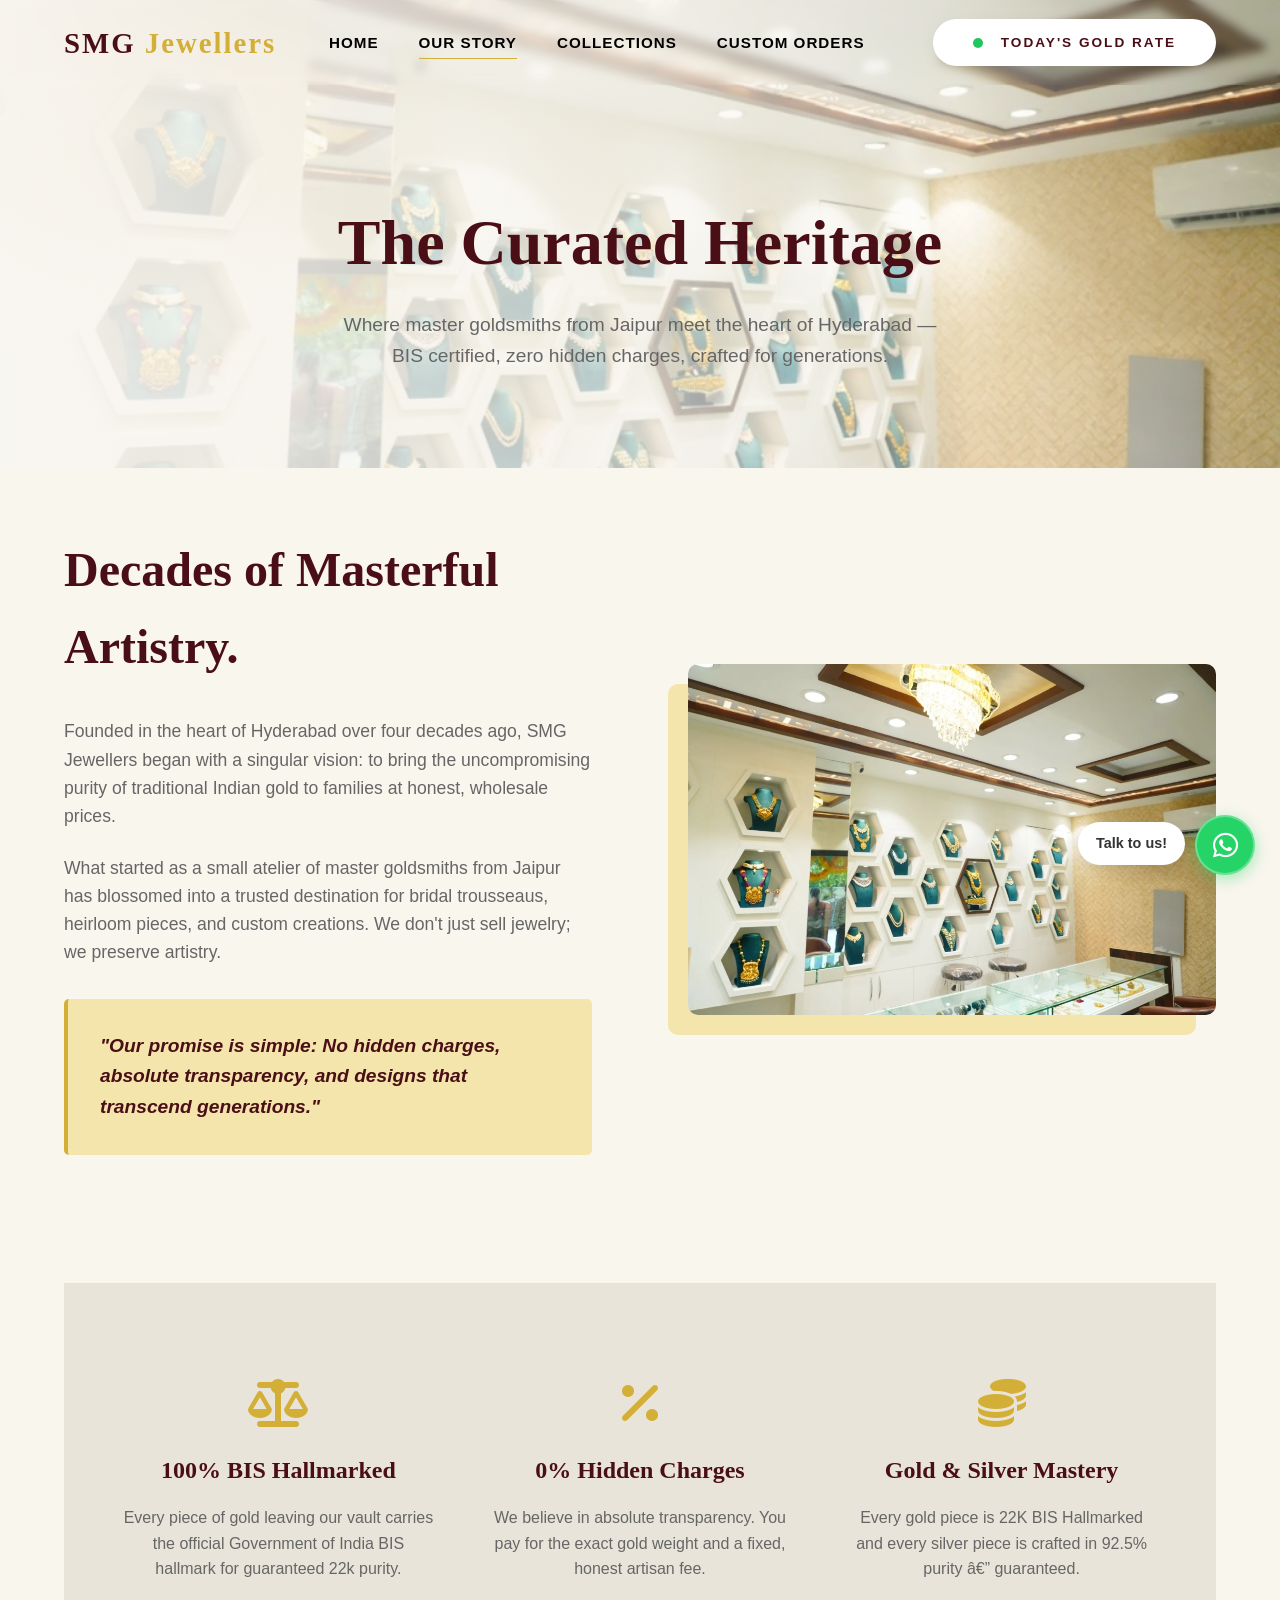
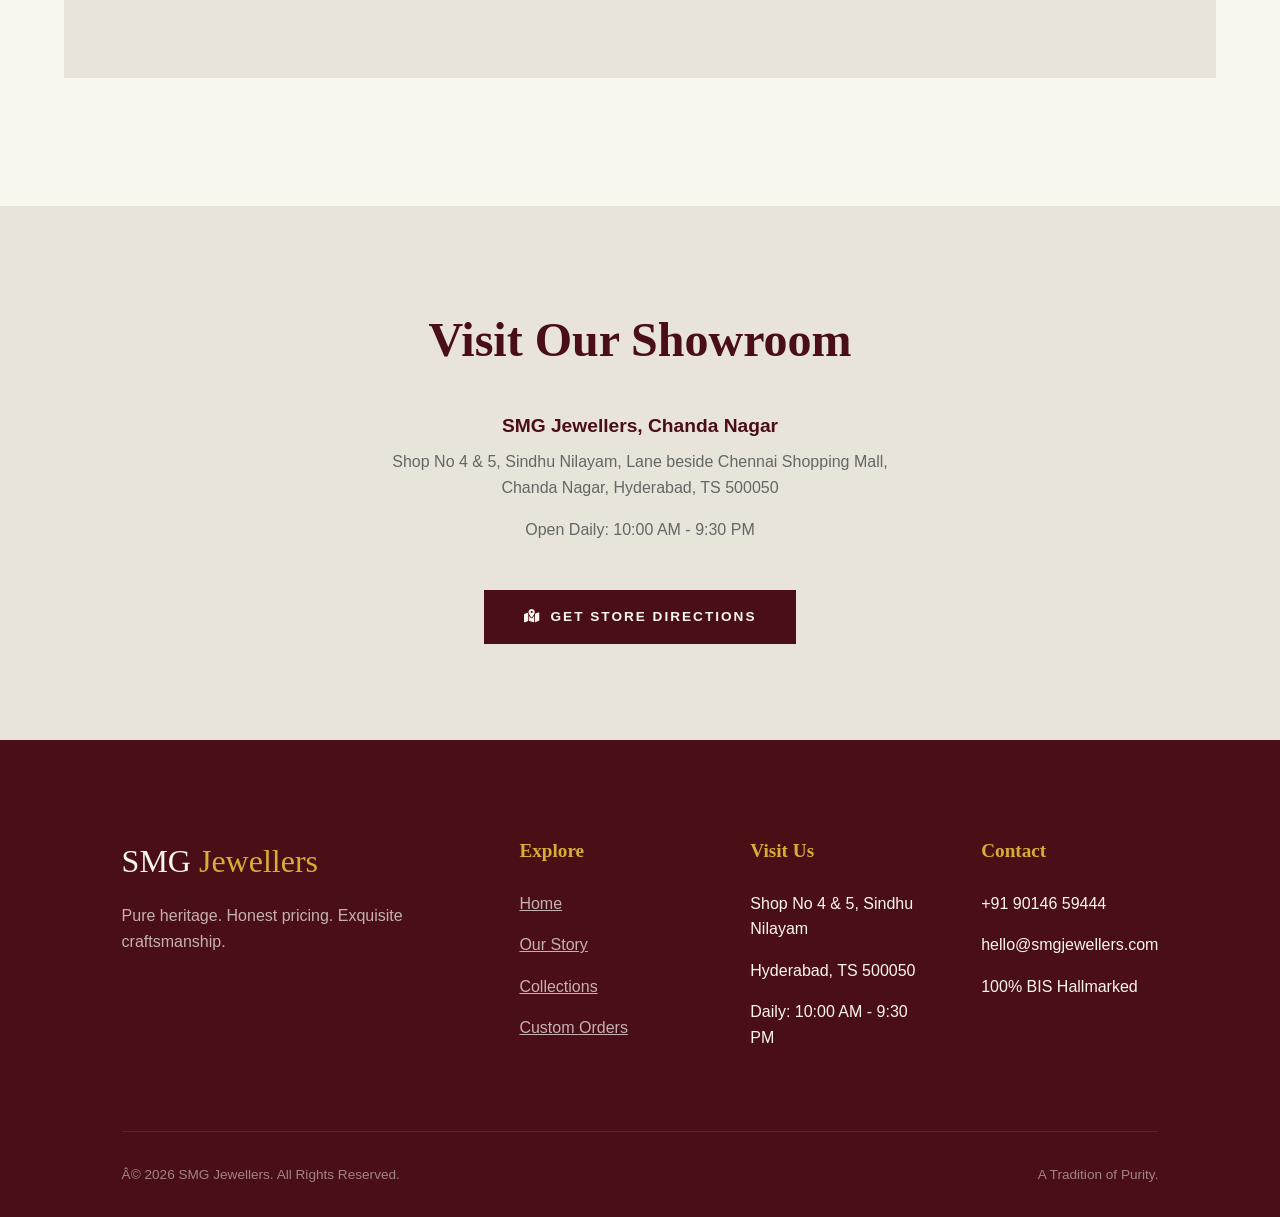
==== commit 295152f4: "fix: remove duplicate whatsapp buttons and refine mobile hero visual layout" ====
--- a/about.html
+++ b/about.html
@@ -264,10 +264,7 @@
 });
 </script>
 
-<!-- WhatsApp Float Button -->
-<a href="https://wa.me/919014659444?text=Hi, I have an inquiry about SMG Jewellers." target="_blank" class="wa-float" style="position: fixed; bottom: 20px; right: 20px; background: #25D366; color: white; width: 60px; height: 60px; border-radius: 50%; display: flex; justify-content: center; align-items: center; font-size: 30px; box-shadow: 0 4px 15px rgba(37, 211, 102, 0.4); z-index: 9999; text-decoration: none; transition: transform 0.3s ease;">
-    <i class="fa-brands fa-whatsapp"></i>
-</a>
+
 
 <!-- Mobile Sticky Nav -->
 <nav class="mobile-sticky-nav">
@@ -283,10 +280,7 @@
         <i class="fa-solid fa-wand-magic-sparkles"></i>
         <span>Custom</span>
     </a>
-    <a href="https://wa.me/919014659444" class="nav-item" target="_blank">
-        <i class="fa-brands fa-whatsapp"></i>
-        <span>Chat</span>
-    </a>
+
 </nav>
 <script>
     // Highlight active nav item
--- a/styles.css
+++ b/styles.css
@@ -276,11 +276,39 @@
     }
     
     .hero-overlay {
-        background: linear-gradient(to top, rgba(250, 247, 242, 0.95) 0%, rgba(250, 247, 242, 0.7) 40%, rgba(250, 247, 242, 0.3) 100%) !important;
-        backdrop-filter: none !important;
-        -webkit-backdrop-filter: none !important;
-        mask-image: none !important;
-        -webkit-mask-image: none !important;
+        background: linear-gradient(to top, rgba(250, 247, 242, 0.95) 0%, rgba(250, 247, 242, 0.5) 40%, transparent 100%) !important;
+        backdrop-filter: blur(10px);
+        -webkit-backdrop-filter: blur(10px);
+        mask-image: linear-gradient(to top, black 0%, transparent 80%);
+        -webkit-mask-image: linear-gradient(to top, black 0%, transparent 80%);
+        z-index: 1;
+    }
+
+    .whatsapp-float {
+        width: 70px !important;
+        height: 70px !important;
+        font-size: 36px !important;
+        bottom: 95px !important;
+        right: 20px !important;
+        box-shadow: 0 10px 40px rgba(37, 211, 102, 0.5) !important;
+    }
+
+    .wa-tooltip {
+        bottom: 110px !important;
+        right: 95px !important;
+        font-size: 15px !important;
+        padding: 8px 15px !important;
+    }
+
+    .hero-title {
+        font-size: 2.3rem !important;
+        margin-bottom: 1rem !important;
+    }
+
+    .hero-text {
+        font-size: 1rem !important;
+        margin-bottom: 1.5rem !important;
+        opacity: 0.9;
     }
 
     /* Collections Grid (Premium 2-column Layout) */
@@ -1482,7 +1510,8 @@
     }
 
     .hero-overlay {
-        background: linear-gradient(to top, rgba(250, 247, 242, 0.95) 0%, rgba(250, 247, 242, 0.7) 40%, rgba(250, 247, 242, 0.3) 100%) !important;
+        backdrop-filter: blur(5px);
+    transition: all 0.4s ease;
         backdrop-filter: none !important;
         -webkit-backdrop-filter: none !important;
     }
@@ -1700,7 +1729,7 @@
 
 /* Mobile Overrides */
 @media (max-width: 768px) {
-    .wa-tooltip { display: none !important; }
+
     .hero-content .btn {
         margin-left: 0 !important;
         display: inline-block;
@@ -2121,12 +2150,16 @@
         text-align: center !important;
     }
 
-    /* Hide floating WhatsApp — sticky nav already has Chat */
-    .whatsapp-float,
-    .wa-float,
-    a[class*='whatsapp-float'],
-    a[class*='wa-float'],
+
+}
+
+@media (max-width: 768px) {
+    .whatsapp-float {
+        bottom: 85px !important;
+        right: 20px !important;
+    }
     .wa-tooltip {
-        display: none !important;
-    }
-}
+        bottom: 95px !important;
+        right: 85px !important;
+    }
+}
